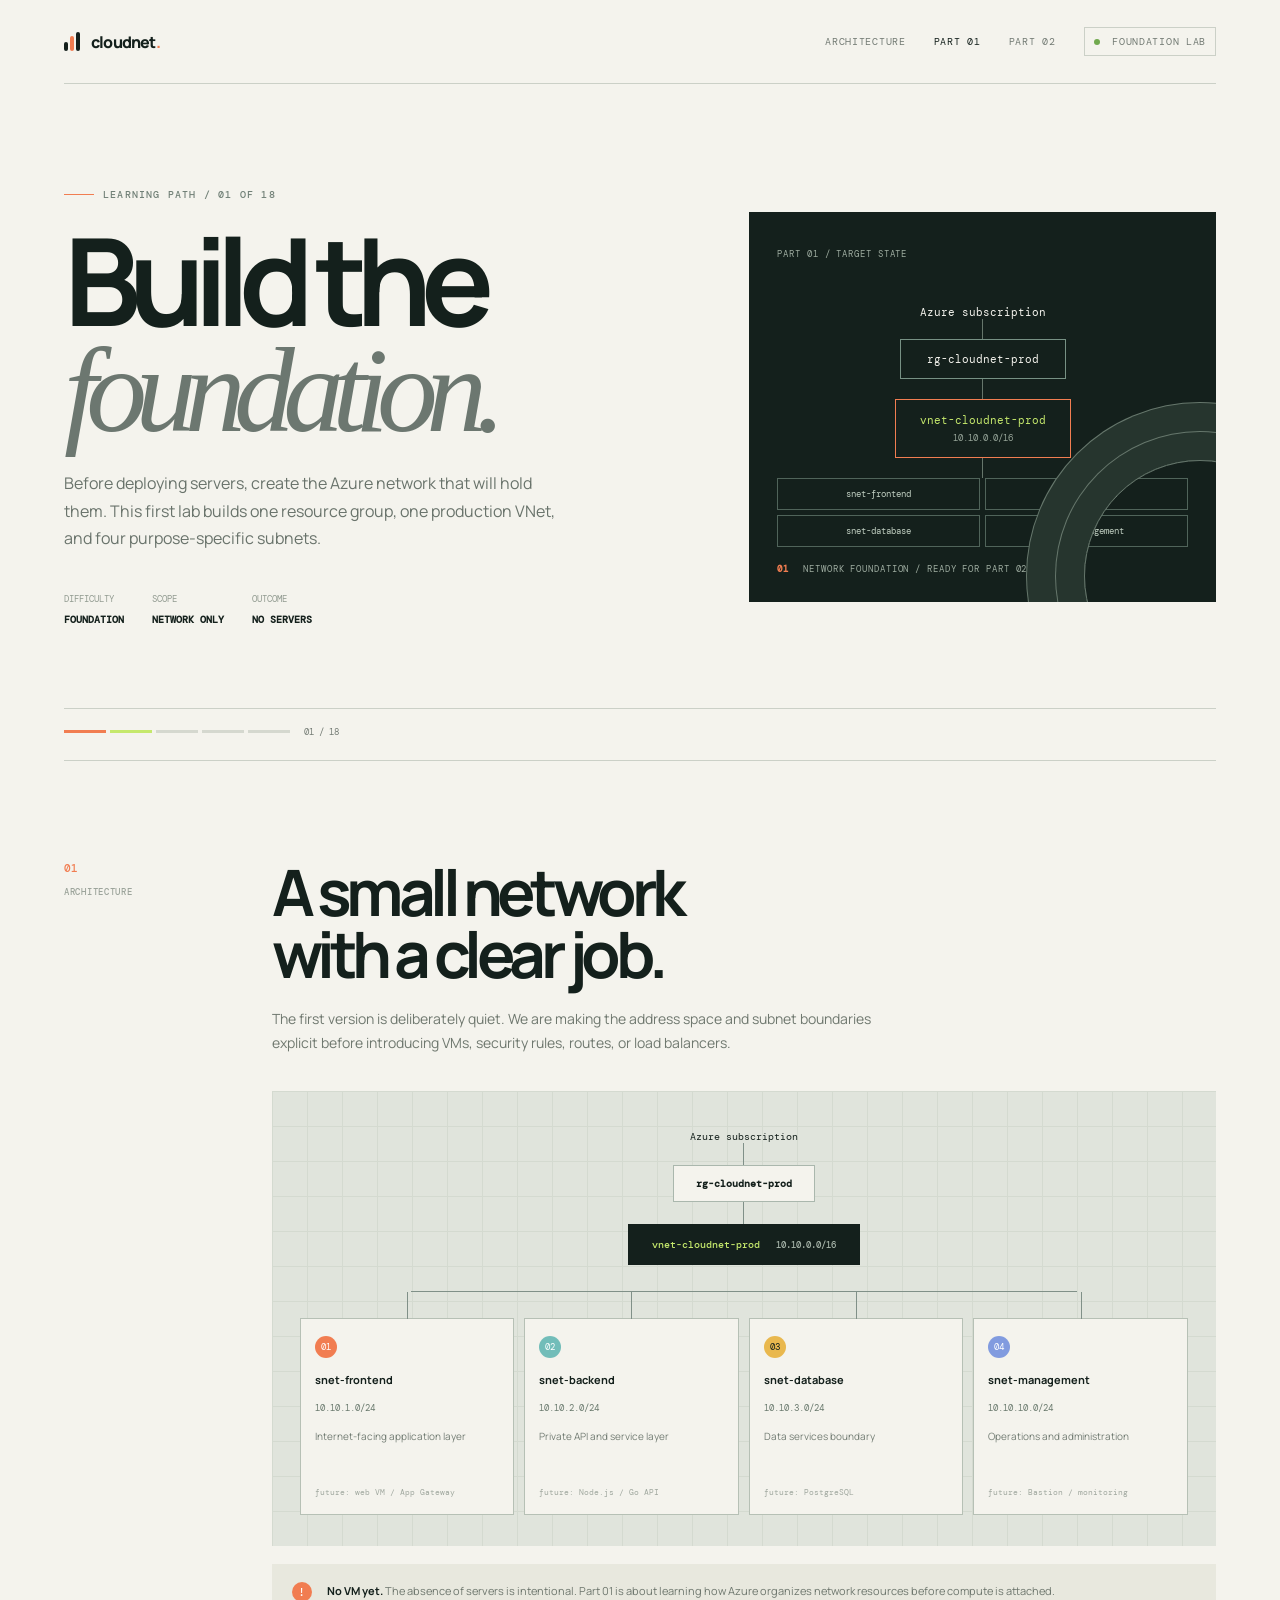
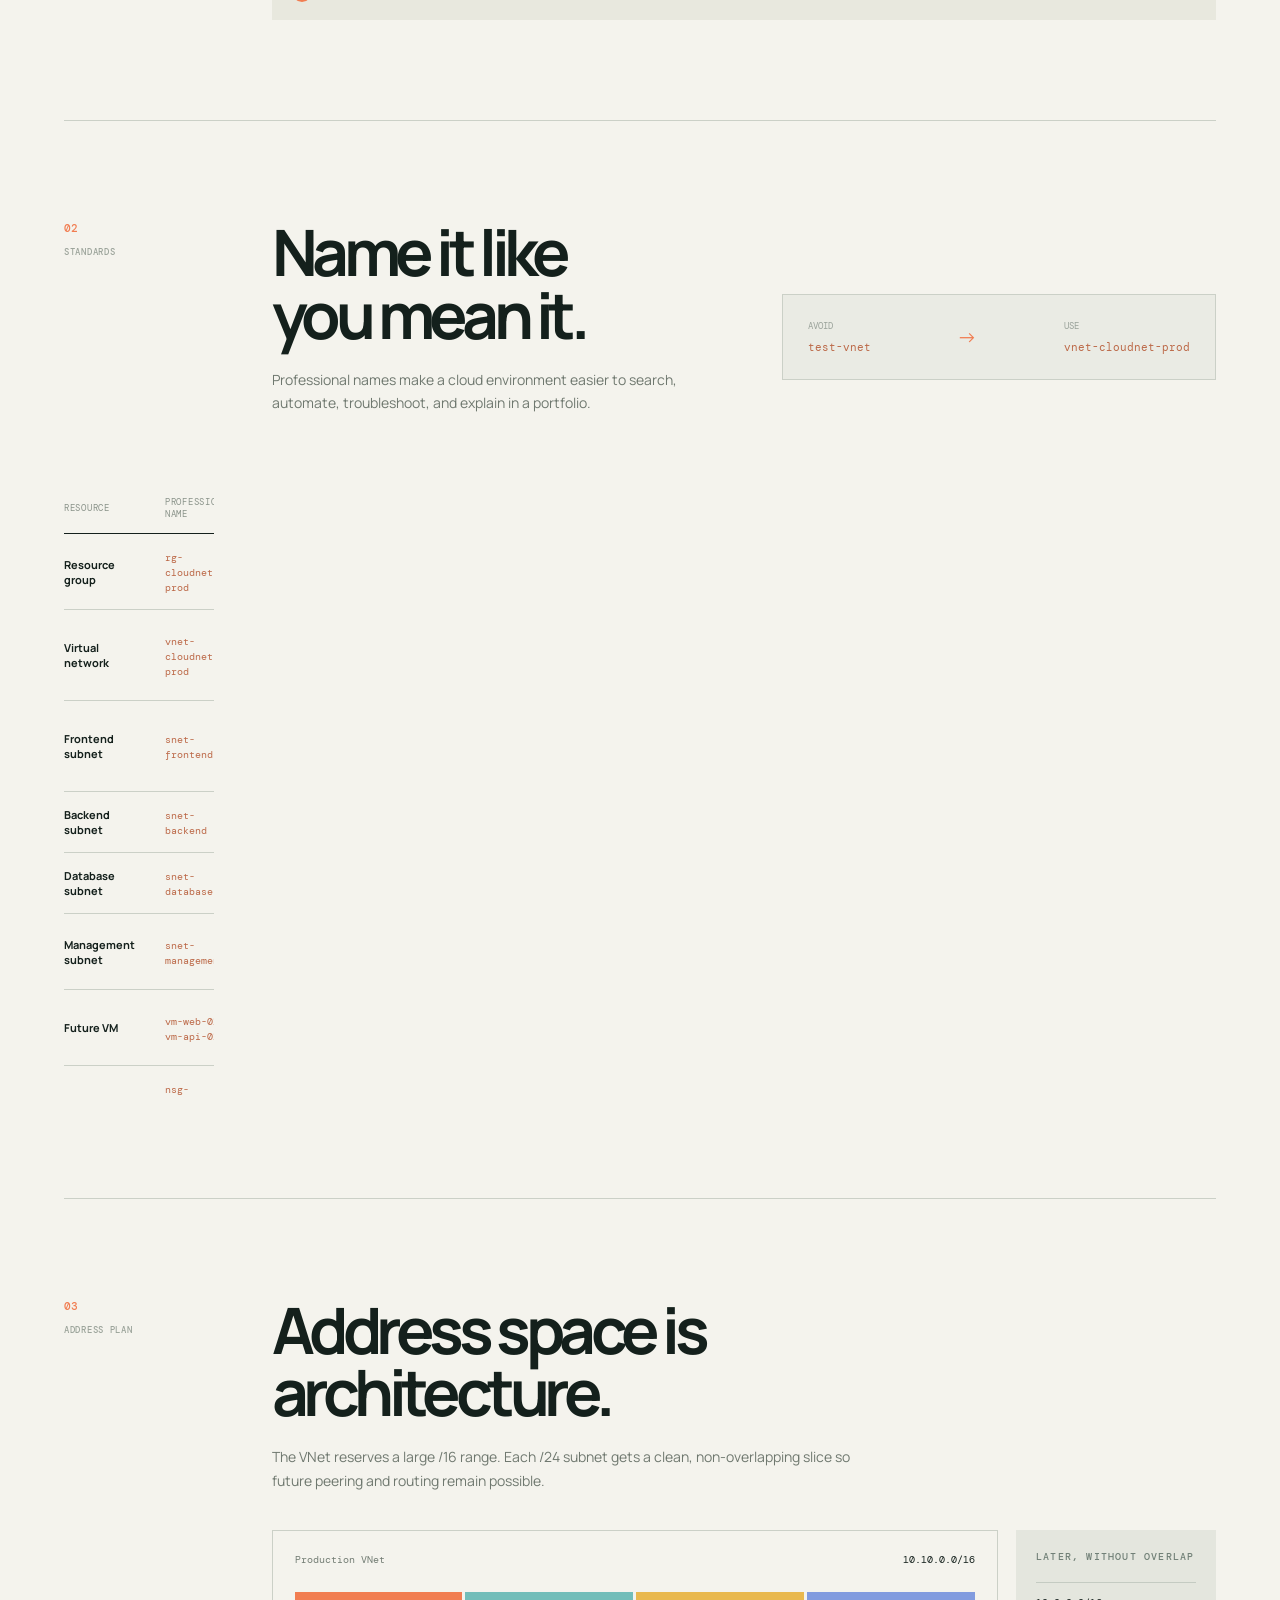
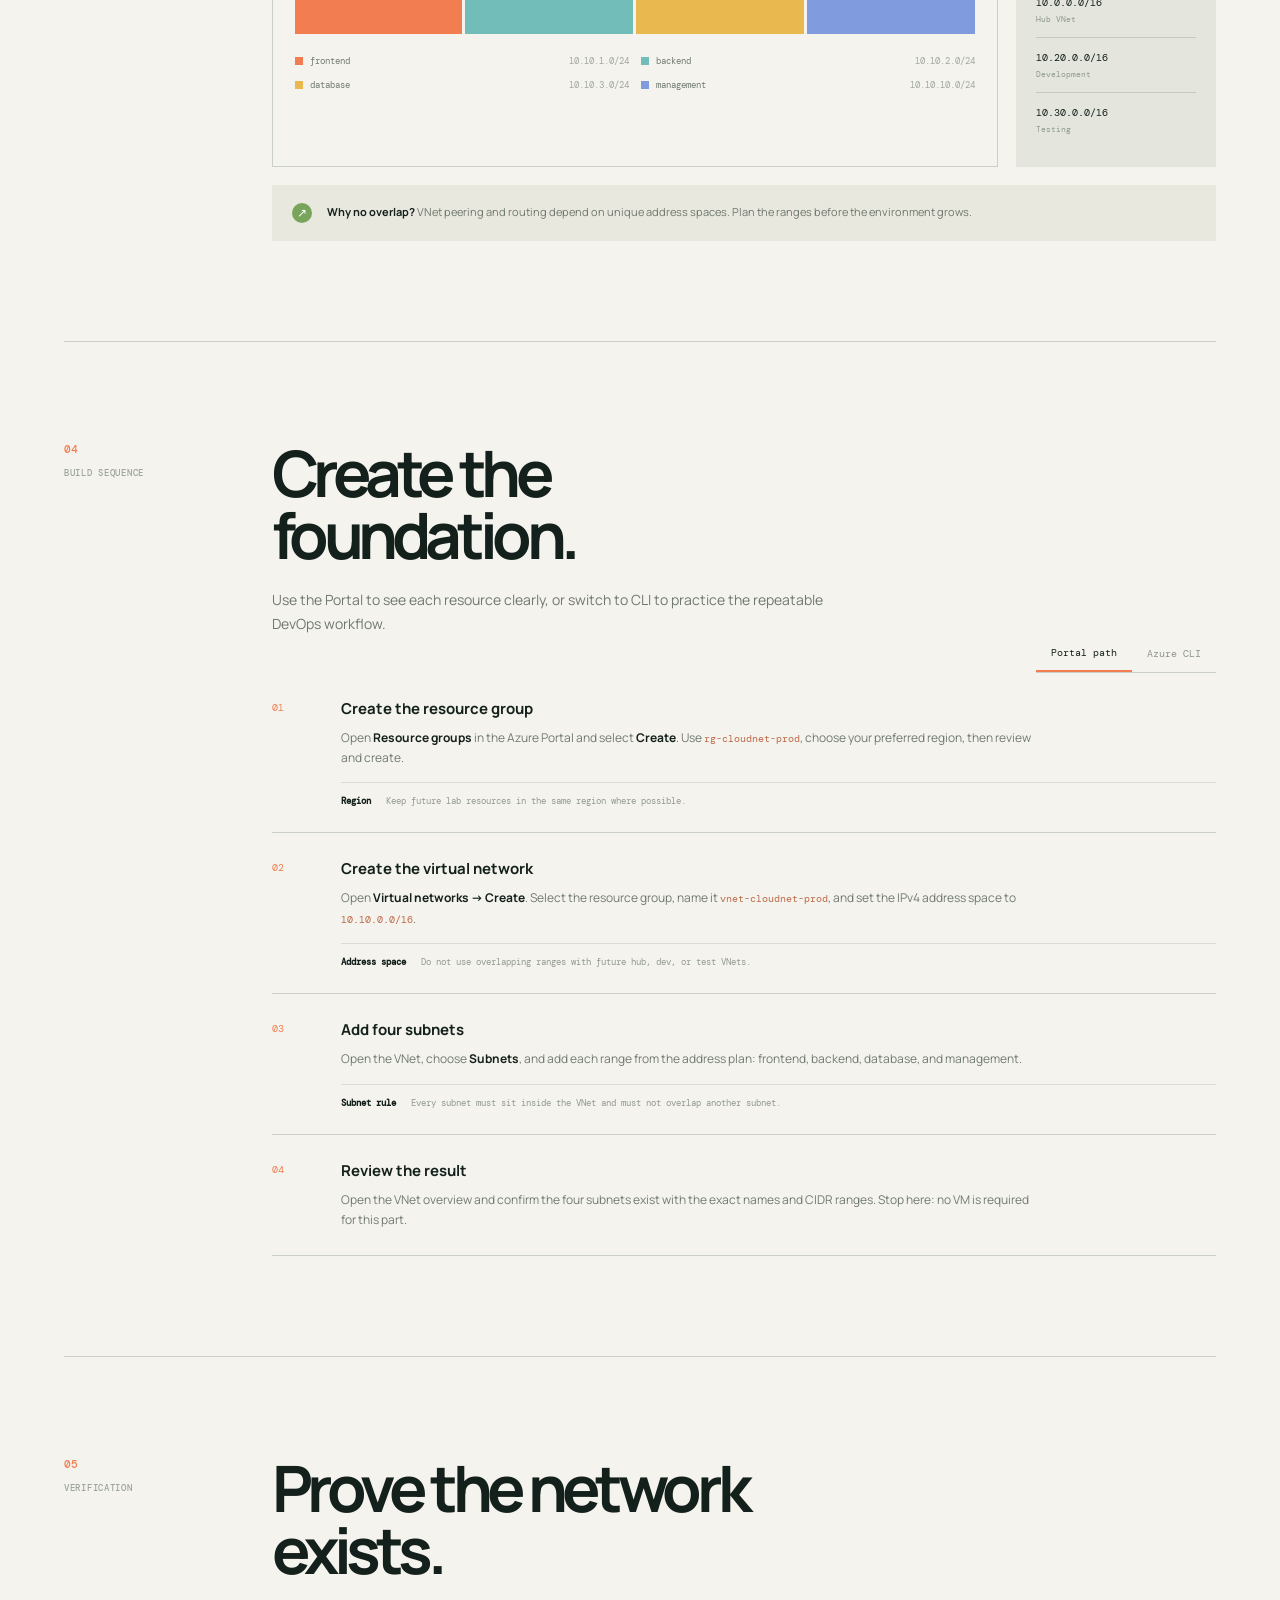
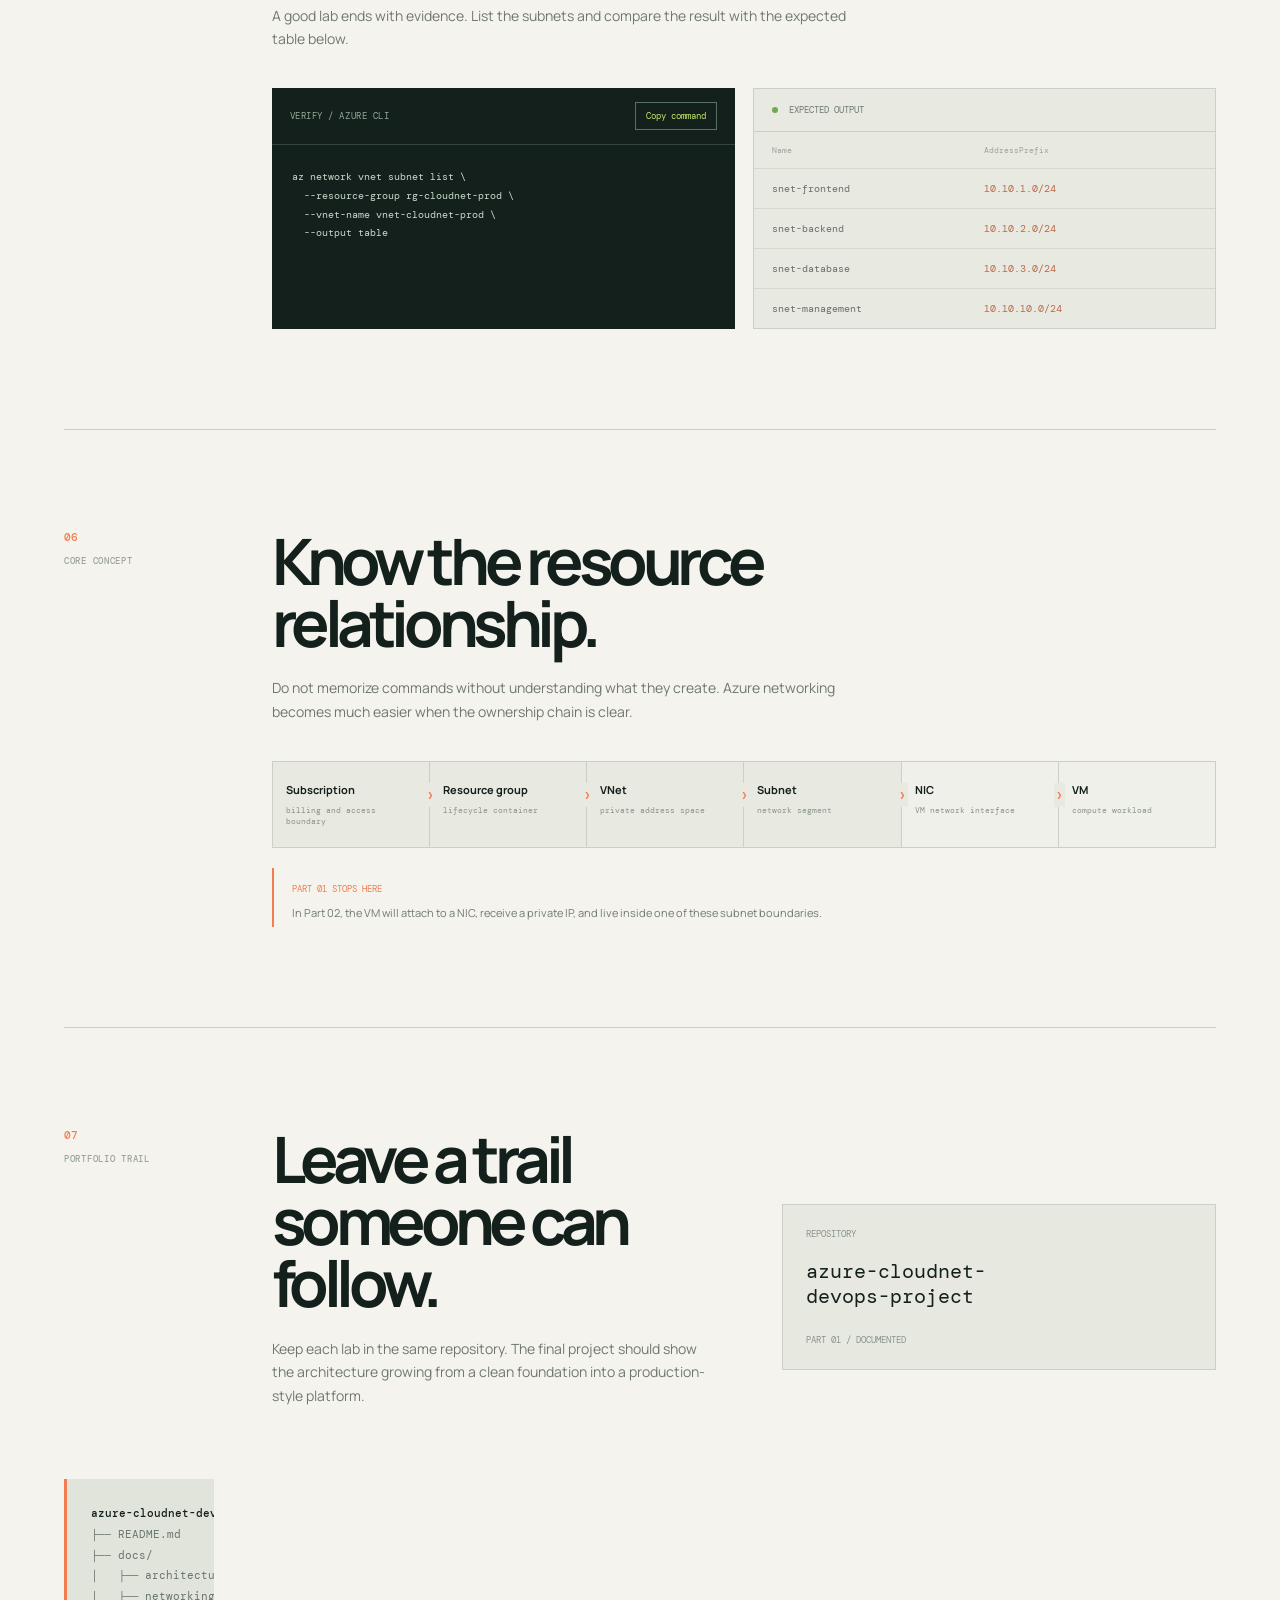
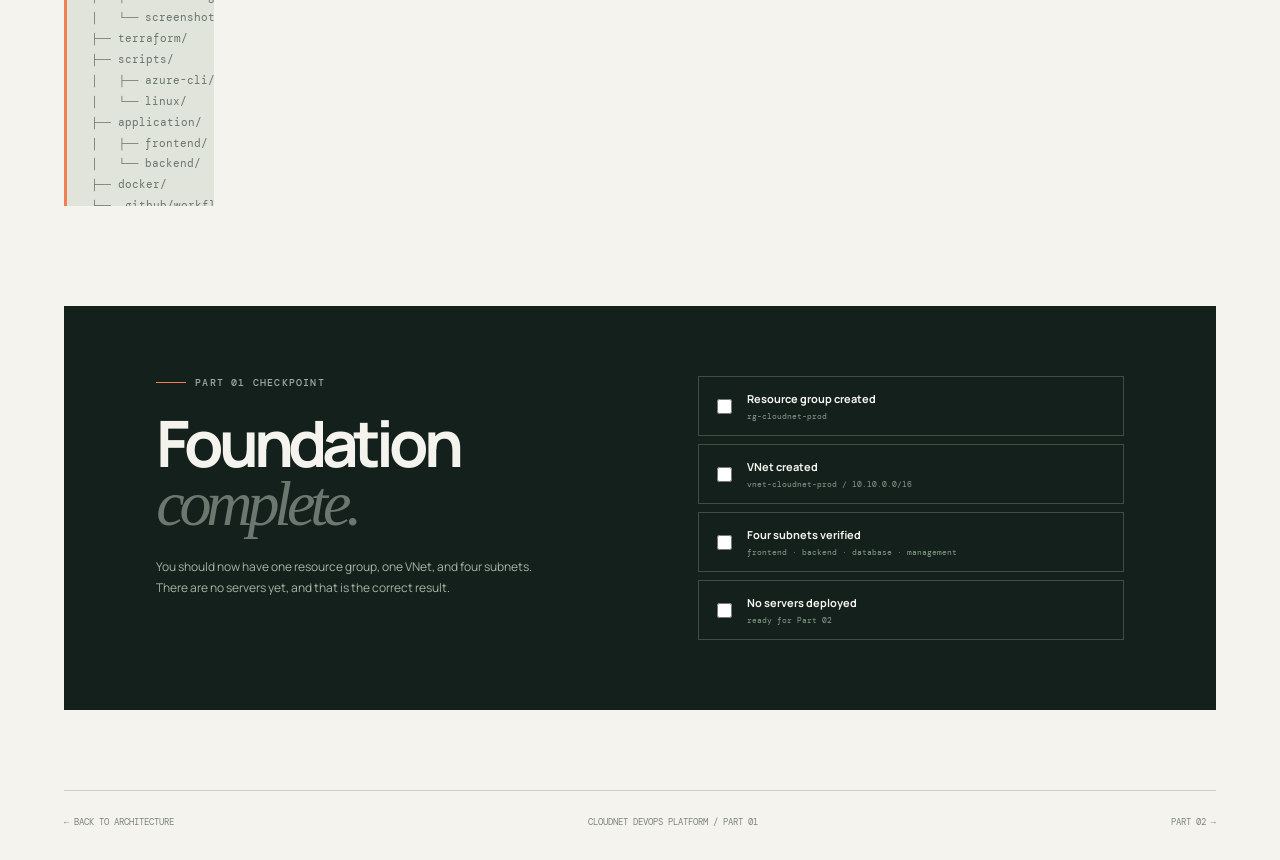
==== docs/part-01-foundation.html @ 6c63d681 "Initialize CloudNet DevOps portfolio" ====
<!doctype html>
<html lang="en">
<head>
  <meta charset="UTF-8">
  <meta name="viewport" content="width=device-width, initial-scale=1.0">
  <meta name="description" content="CloudNet DevOps Platform Part 01: Azure VNet foundation documentation">
  <title>Part 01 / Foundation | CloudNet</title>
  <link rel="preconnect" href="https://fonts.googleapis.com">
  <link rel="preconnect" href="https://fonts.gstatic.com" crossorigin>
  <link href="https://fonts.googleapis.com/css2?family=DM+Mono:wght@400;500&family=Manrope:wght@400;500;600;700;800&display=swap" rel="stylesheet">
  <link rel="stylesheet" href="part-01.css">
</head>
<body>
  <div class="page-shell">
    <header class="doc-header">
      <a class="brand" href="../index.html" aria-label="Back to CloudNet architecture">
        <span class="brand-mark"><i></i><i></i><i></i></span><span>cloudnet<span class="orange">.</span></span>
      </a>
      <nav class="header-nav" aria-label="Documentation navigation"><a href="../index.html">Architecture</a><a class="active" href="#top">Part 01</a><a href="part-02-vms.html">Part 02</a><span class="status"><b></b> Foundation lab</span></nav>
    </header>

    <main id="top">
      <section class="doc-hero">
        <div class="hero-copy">
          <div class="eyebrow"><span></span> Learning path / 01 of 18</div>
          <h1>Build the<br><em>foundation.</em></h1>
          <p>Before deploying servers, create the Azure network that will hold them. This first lab builds one resource group, one production VNet, and four purpose-specific subnets.</p>
          <div class="hero-meta"><span>Difficulty <strong>Foundation</strong></span><span>Scope <strong>Network only</strong></span><span>Outcome <strong>No servers</strong></span></div>
        </div>
        <div class="hero-card">
          <span class="card-label">Part 01 / target state</span>
          <div class="mini-stack"><div>Azure subscription</div><i></i><div class="highlight">rg-cloudnet-prod</div><i></i><div class="vnet">vnet-cloudnet-prod <small>10.10.0.0/16</small></div><i></i><div class="mini-subnets"><span>snet-frontend</span><span>snet-backend</span><span>snet-database</span><span>snet-management</span></div></div>
          <span class="card-foot"><b>01</b> network foundation / ready for Part 02</span>
        </div>
      </section>

      <div class="progress"><span class="done"></span><span class="current"></span><span></span><span></span><span></span><small>01 / 18</small></div>

      <section class="content-section architecture-section" id="architecture">
        <div class="section-index">01 <span>Architecture</span></div>
        <div class="section-body">
          <h2>A small network<br>with a clear job.</h2>
          <p class="lead">The first version is deliberately quiet. We are making the address space and subnet boundaries explicit before introducing VMs, security rules, routes, or load balancers.</p>
          <div class="foundation-map">
            <div class="map-grid"></div>
            <div class="map-flow root"><span>Azure subscription</span><i></i><strong>rg-cloudnet-prod</strong><i></i><b>vnet-cloudnet-prod <em>10.10.0.0/16</em></b></div>
            <div class="map-branches"><article><span class="subnet-chip frontend">01</span><h3>snet-frontend</h3><code>10.10.1.0/24</code><p>Internet-facing application layer</p><small>future: web VM / App Gateway</small></article><article><span class="subnet-chip backend">02</span><h3>snet-backend</h3><code>10.10.2.0/24</code><p>Private API and service layer</p><small>future: Node.js / Go API</small></article><article><span class="subnet-chip database">03</span><h3>snet-database</h3><code>10.10.3.0/24</code><p>Data services boundary</p><small>future: PostgreSQL</small></article><article><span class="subnet-chip management">04</span><h3>snet-management</h3><code>10.10.10.0/24</code><p>Operations and administration</p><small>future: Bastion / monitoring</small></article></div>
          </div>
          <div class="callout"><span>!</span><p><strong>No VM yet.</strong> The absence of servers is intentional. Part 01 is about learning how Azure organizes network resources before compute is attached.</p></div>
        </div>
      </section>

      <section class="content-section" id="naming">
        <div class="section-index">02 <span>Standards</span></div>
        <div class="section-body split-heading"><div><h2>Name it like<br>you mean it.</h2><p class="lead">Professional names make a cloud environment easier to search, automate, troubleshoot, and explain in a portfolio.</p></div><div class="naming-card"><div><span>avoid</span><code>test-vnet</code></div><div class="arrow">→</div><div><span>use</span><code>vnet-cloudnet-prod</code></div></div></div>
        <div class="table-wrap"><table><thead><tr><th>Resource</th><th>Professional name</th><th>Why it exists</th></tr></thead><tbody><tr><td>Resource group</td><td><code>rg-cloudnet-prod</code></td><td>Groups production resources</td></tr><tr><td>Virtual network</td><td><code>vnet-cloudnet-prod</code></td><td>Owns the production address space</td></tr><tr><td>Frontend subnet</td><td><code>snet-frontend</code></td><td>Web and public application layer</td></tr><tr><td>Backend subnet</td><td><code>snet-backend</code></td><td>Private API services</td></tr><tr><td>Database subnet</td><td><code>snet-database</code></td><td>Database boundary</td></tr><tr><td>Management subnet</td><td><code>snet-management</code></td><td>Admin and operations tooling</td></tr><tr><td>Future VM</td><td><code>vm-web-01</code> / <code>vm-api-01</code></td><td>Predictable compute identity</td></tr><tr><td>Future NSG</td><td><code>nsg-frontend</code> / <code>nsg-backend</code></td><td>Subnet traffic policy</td></tr></tbody></table></div>
      </section>

      <section class="content-section" id="addressing">
        <div class="section-index">03 <span>Address plan</span></div>
        <div class="section-body"><h2>Address space is<br>architecture.</h2><p class="lead">The VNet reserves a large /16 range. Each /24 subnet gets a clean, non-overlapping slice so future peering and routing remain possible.</p><div class="address-layout"><div class="cidr-card"><div class="cidr-top"><span>Production VNet</span><code>10.10.0.0/16</code></div><div class="cidr-bar"><i class="front"></i><i class="back"></i><i class="db"></i><i class="mgmt"></i></div><div class="cidr-legend"><span><i class="front"></i> frontend <b>10.10.1.0/24</b></span><span><i class="back"></i> backend <b>10.10.2.0/24</b></span><span><i class="db"></i> database <b>10.10.3.0/24</b></span><span><i class="mgmt"></i> management <b>10.10.10.0/24</b></span></div></div><div class="future-ranges"><span class="section-kicker">Later, without overlap</span><div><b>10.0.0.0/16</b><small>Hub VNet</small></div><div><b>10.20.0.0/16</b><small>Development</small></div><div><b>10.30.0.0/16</b><small>Testing</small></div></div></div><div class="callout green"><span>↗</span><p><strong>Why no overlap?</strong> VNet peering and routing depend on unique address spaces. Plan the ranges before the environment grows.</p></div></div>
      </section>

      <section class="content-section" id="build">
        <div class="section-index">04 <span>Build sequence</span></div>
        <div class="section-body"><div class="build-heading"><div><h2>Create the<br>foundation.</h2><p class="lead">Use the Portal to see each resource clearly, or switch to CLI to practice the repeatable DevOps workflow.</p></div><div class="tabs" role="tablist"><button class="tab active" data-tab="portal" role="tab">Portal path</button><button class="tab" data-tab="cli" role="tab">Azure CLI</button></div></div>
          <div class="tab-panel active" data-panel="portal"><ol class="steps"><li><span>01</span><div><h3>Create the resource group</h3><p>Open <b>Resource groups</b> in the Azure Portal and select <b>Create</b>. Use <code>rg-cloudnet-prod</code>, choose your preferred region, then review and create.</p><div class="step-detail"><b>Region</b><span>Keep future lab resources in the same region where possible.</span></div></div></li><li><span>02</span><div><h3>Create the virtual network</h3><p>Open <b>Virtual networks → Create</b>. Select the resource group, name it <code>vnet-cloudnet-prod</code>, and set the IPv4 address space to <code>10.10.0.0/16</code>.</p><div class="step-detail"><b>Address space</b><span>Do not use overlapping ranges with future hub, dev, or test VNets.</span></div></div></li><li><span>03</span><div><h3>Add four subnets</h3><p>Open the VNet, choose <b>Subnets</b>, and add each range from the address plan: frontend, backend, database, and management.</p><div class="step-detail"><b>Subnet rule</b><span>Every subnet must sit inside the VNet and must not overlap another subnet.</span></div></div></li><li><span>04</span><div><h3>Review the result</h3><p>Open the VNet overview and confirm the four subnets exist with the exact names and CIDR ranges. Stop here: no VM is required for this part.</p></div></li></ol></div>
          <div class="tab-panel" data-panel="cli"><div class="command-block"><div class="command-top"><span>Azure CLI / foundation.sh</span><button class="copy-all" type="button">Copy all</button></div><pre><code>az version
az login
az account show

az group create \
  --name rg-cloudnet-prod \
  --location eastus

az network vnet create \
  --resource-group rg-cloudnet-prod \
  --name vnet-cloudnet-prod \
  --address-prefix 10.10.0.0/16

az network vnet subnet create \
  --resource-group rg-cloudnet-prod \
  --vnet-name vnet-cloudnet-prod \
  --name snet-frontend \
  --address-prefixes 10.10.1.0/24

az network vnet subnet create \
  --resource-group rg-cloudnet-prod \
  --vnet-name vnet-cloudnet-prod \
  --name snet-backend \
  --address-prefixes 10.10.2.0/24

az network vnet subnet create \
  --resource-group rg-cloudnet-prod \
  --vnet-name vnet-cloudnet-prod \
  --name snet-database \
  --address-prefixes 10.10.3.0/24

az network vnet subnet create \
  --resource-group rg-cloudnet-prod \
  --vnet-name vnet-cloudnet-prod \
  --name snet-management \
  --address-prefixes 10.10.10.0/24</code></pre><span class="copy-note">Commands are ready for a region named <code>eastus</code>. Replace it with your chosen Azure region.</span></div></div>
        </div>
      </section>

      <section class="content-section" id="verify">
        <div class="section-index">05 <span>Verification</span></div>
        <div class="section-body"><h2>Prove the network<br>exists.</h2><p class="lead">A good lab ends with evidence. List the subnets and compare the result with the expected table below.</p><div class="verify-layout"><div class="command-block compact"><div class="command-top"><span>Verify / Azure CLI</span><button class="copy-command" type="button" data-copy="az network vnet subnet list --resource-group rg-cloudnet-prod --vnet-name vnet-cloudnet-prod --output table">Copy command</button></div><pre><code>az network vnet subnet list \
  --resource-group rg-cloudnet-prod \
  --vnet-name vnet-cloudnet-prod \
  --output table</code></pre></div><div class="result-card"><div class="result-top"><span class="result-dot"></span> Expected output</div><div class="result-row header"><span>Name</span><span>AddressPrefix</span></div><div class="result-row"><span>snet-frontend</span><code>10.10.1.0/24</code></div><div class="result-row"><span>snet-backend</span><code>10.10.2.0/24</code></div><div class="result-row"><span>snet-database</span><code>10.10.3.0/24</code></div><div class="result-row"><span>snet-management</span><code>10.10.10.0/24</code></div></div></div></div>
      </section>

      <section class="content-section" id="concepts">
        <div class="section-index">06 <span>Core concept</span></div>
        <div class="section-body"><h2>Know the resource<br>relationship.</h2><p class="lead">Do not memorize commands without understanding what they create. Azure networking becomes much easier when the ownership chain is clear.</p><div class="relationship"><div><b>Subscription</b><small>billing and access boundary</small></div><i></i><div><b>Resource group</b><small>lifecycle container</small></div><i></i><div><b>VNet</b><small>private address space</small></div><i></i><div><b>Subnet</b><small>network segment</small></div><i></i><div class="future"><b>NIC</b><small>VM network interface</small></div><i></i><div class="future"><b>VM</b><small>compute workload</small></div></div><div class="concept-note"><span>Part 01 stops here</span><p>In Part 02, the VM will attach to a NIC, receive a private IP, and live inside one of these subnet boundaries.</p></div></div>
      </section>

      <section class="content-section portfolio-section" id="portfolio">
        <div class="section-index">07 <span>Portfolio trail</span></div>
        <div class="section-body split-heading"><div><h2>Leave a trail<br>someone can follow.</h2><p class="lead">Keep each lab in the same repository. The final project should show the architecture growing from a clean foundation into a production-style platform.</p></div><div class="repo-card"><span>Repository</span><b>azure-cloudnet-<br>devops-project</b><small>Part 01 / documented</small></div></div>
        <div class="folder-tree"><span>azure-cloudnet-devops-project/</span><span>├── README.md</span><span>├── docs/</span><span>│   ├── architecture/</span><span>│   ├── networking/</span><span>│   └── screenshots/</span><span>├── terraform/</span><span>├── scripts/</span><span>│   ├── azure-cli/</span><span>│   └── linux/</span><span>├── application/</span><span>│   ├── frontend/</span><span>│   └── backend/</span><span>├── docker/</span><span>└── .github/workflows/</span></div>
      </section>

      <section class="completion" id="complete"><div><span class="eyebrow"><span></span> Part 01 checkpoint</span><h2>Foundation<br><em>complete.</em></h2><p>You should now have one resource group, one VNet, and four subnets. There are no servers yet, and that is the correct result.</p></div><div class="checklist"><label><input type="checkbox"> <span><b>Resource group created</b><small>rg-cloudnet-prod</small></span></label><label><input type="checkbox"> <span><b>VNet created</b><small>vnet-cloudnet-prod / 10.10.0.0/16</small></span></label><label><input type="checkbox"> <span><b>Four subnets verified</b><small>frontend · backend · database · management</small></span></label><label><input type="checkbox"> <span><b>No servers deployed</b><small>ready for Part 02</small></span></label></div></section>
    </main>

    <footer class="doc-footer"><a href="../index.html">← Back to architecture</a><span>CloudNet DevOps Platform / Part 01</span><a href="part-02-vms.html">Part 02 →</a></footer>
  </div>
  <script src="part-01.js"></script>
</body>
</html>
---- docs/part-01.css ----
@import url('https://fonts.googleapis.com/css2?family=DM+Mono:wght@400;500&family=Manrope:wght@400;500;600;700;800&display=swap');
:root{--ink:#14201c;--paper:#f4f3ed;--muted:#737b74;--line:#cbd0c7;--soft:#e6e8e0;--orange:#f17d51;--lime:#c5e86c;--teal:#72bdb9;--yellow:#e9b84e;--mono:'DM Mono',monospace;--sans:'Manrope',sans-serif;--serif:Georgia,'Times New Roman',serif}*{box-sizing:border-box}html{scroll-behavior:smooth}body{margin:0;background:var(--paper);color:var(--ink);font-family:var(--sans)}a{color:inherit}.page-shell{max-width:1440px;margin:auto;padding:0 5vw}.doc-header{height:84px;border-bottom:1px solid var(--line);display:flex;justify-content:space-between;align-items:center}.brand{display:flex;align-items:center;gap:11px;text-decoration:none;font-weight:800;letter-spacing:-.05em}.orange{color:var(--orange)}.brand-mark{display:flex;align-items:end;gap:2px;height:19px}.brand-mark i{display:block;width:4px;background:var(--ink);border-radius:2px}.brand-mark i:nth-child(1){height:9px}.brand-mark i:nth-child(2){height:15px;background:var(--orange)}.brand-mark i:nth-child(3){height:19px}.header-nav{display:flex;align-items:center;gap:28px;color:var(--muted);font:10px var(--mono);text-transform:uppercase;letter-spacing:.07em}.header-nav a{text-decoration:none}.header-nav a:hover,.header-nav .active{color:var(--ink)}.status{border:1px solid var(--line);padding:7px 9px}.status b,.result-dot{display:inline-block;background:#71a94e;width:6px;height:6px;border-radius:50%;margin-right:6px}.doc-hero{display:grid;grid-template-columns:1.1fr .9fr;gap:10%;padding:104px 0 82px;align-items:center}.eyebrow,.section-kicker{font:500 10px var(--mono);color:#718077;text-transform:uppercase;letter-spacing:.12em}.eyebrow{display:flex;align-items:center;gap:9px}.eyebrow>span{width:30px;height:1px;background:var(--orange)}.hero-copy h1{font-size:clamp(64px,9.5vw,132px);line-height:.86;letter-spacing:-.095em;margin:26px 0 28px}.hero-copy h1 em,.completion h2 em{font-family:var(--serif);font-weight:400;color:#6c7770}.hero-copy p{max-width:500px;color:#69736b;font-size:16px;line-height:1.72}.hero-meta{display:flex;gap:28px;margin-top:40px;color:#929b91;font:9px var(--mono);text-transform:uppercase}.hero-meta strong{display:block;color:var(--ink);font-size:10px;margin-top:8px}.hero-card{background:var(--ink);color:var(--paper);min-height:390px;padding:28px;position:relative;overflow:hidden}.hero-card:after{content:'';position:absolute;width:230px;height:230px;border:1px solid #66776c;border-radius:50%;right:-100px;bottom:-90px;box-shadow:0 0 0 28px #26352e,0 0 0 29px #66776c,0 0 0 57px #26352e,0 0 0 58px #66776c}.card-label,.card-foot{font:9px var(--mono);letter-spacing:.1em;text-transform:uppercase;color:#9eaca0}.mini-stack{margin-top:43px;display:flex;flex-direction:column;align-items:center;font:11px var(--mono);text-align:center}.mini-stack i{width:1px;height:20px;background:#66766b}.mini-stack .highlight{border:1px solid #779184;padding:12px 26px}.mini-stack .vnet{border:1px solid var(--orange);padding:13px 24px;color:var(--lime)}.mini-stack small{display:block;color:#98a69a;font-size:9px;margin-top:5px}.mini-subnets{display:grid;grid-template-columns:1fr 1fr;gap:5px;width:100%;font-size:9px}.mini-subnets span{border:1px solid #50645a;padding:9px 4px;color:#c2d0c3}.card-foot{position:absolute;left:28px;bottom:27px}.card-foot b{color:var(--orange);margin-right:8px}.progress{display:flex;align-items:center;gap:4px;border-top:1px solid var(--line);padding:17px 0 22px}.progress span{height:3px;width:42px;background:#d5d8cf}.progress .done{background:var(--orange)}.progress .current{background:var(--lime)}.progress small{margin-left:10px;font:9px var(--mono);color:var(--muted)}.content-section{display:grid;grid-template-columns:150px 1fr;gap:5%;border-top:1px solid var(--line);padding:100px 0}.section-index{font:500 11px var(--mono);color:var(--orange)}.section-index span{display:block;margin-top:11px;color:#9ca49b;font-size:9px;text-transform:uppercase;letter-spacing:.08em}.section-body{min-width:0}.section-body h2{font-size:clamp(37px,5vw,67px);line-height:.97;letter-spacing:-.085em;margin:0 0 22px}.lead{max-width:600px;color:#6f786f;line-height:1.7;font-size:14px;margin:0 0 37px}.foundation-map{position:relative;background:#e0e4dc;padding:39px 28px 31px;overflow:hidden}.map-grid{position:absolute;inset:0;opacity:.45;background-image:linear-gradient(#c7cec3 1px,transparent 1px),linear-gradient(90deg,#c7cec3 1px,transparent 1px);background-size:35px 35px}.map-flow,.map-branches{position:relative;z-index:1}.map-flow{display:flex;flex-direction:column;align-items:center;font:10px var(--mono)}.map-flow i{display:block;width:1px;height:22px;background:#809088}.map-flow strong{background:var(--paper);border:1px solid #aab7ad;padding:11px 22px}.map-flow b{background:var(--ink);color:var(--lime);padding:14px 24px;font-weight:500}.map-flow em{color:#a5b3a8;font-style:normal;font-size:9px;margin-left:10px}.map-branches{display:grid;grid-template-columns:repeat(4,1fr);gap:10px;margin-top:53px}.map-branches:before{content:'';height:1px;background:#809088;position:absolute;top:-27px;left:12.5%;right:12.5%}.map-branches article{position:relative;background:var(--paper);border:1px solid #b6c0b5;padding:17px 14px 14px}.map-branches article:before{content:'';position:absolute;top:-27px;left:50%;height:27px;border-left:1px solid #809088}.map-branches h3{font-size:11px;margin:14px 0 7px}.map-branches code,.map-branches small{font:9px var(--mono);color:#69796d}.map-branches p{color:#737d74;font-size:10px;line-height:1.45;margin:13px 0 20px;min-height:29px}.map-branches small{color:#a0a89f;font-size:8px}.subnet-chip{display:grid;place-items:center;width:22px;height:22px;border-radius:50%;font:9px var(--mono);color:white;background:var(--orange)}.backend{background:var(--teal)}.database{background:var(--yellow);color:var(--ink)}.management{background:#819bdf}.callout{display:flex;gap:15px;align-items:flex-start;background:#e8e8de;padding:18px 20px;margin-top:18px;font-size:11px;color:#6e776e;line-height:1.6}.callout>span{display:grid;place-items:center;background:var(--orange);color:white;border-radius:50%;width:20px;height:20px;font:12px var(--mono);flex:0 0 auto}.callout p{margin:0}.callout strong{color:var(--ink)}.callout.green>span{background:#78a45c}.split-heading{display:grid;grid-template-columns:1fr 1fr;gap:8%;align-items:center}.naming-card{border:1px solid var(--line);padding:25px;display:flex;align-items:center;justify-content:space-between;background:#eaebe4}.naming-card div:not(.arrow){display:flex;flex-direction:column;gap:8px}.naming-card span{font:9px var(--mono);color:#9aa29a;text-transform:uppercase}.naming-card code{font:11px var(--mono)}.naming-card .arrow{color:var(--orange);font-size:20px}.table-wrap{overflow:auto}table{width:100%;border-collapse:collapse;font-size:11px}th{text-align:left;color:#8a938a;font:9px var(--mono);text-transform:uppercase;letter-spacing:.08em;border-bottom:1px solid var(--ink);padding:0 15px 13px}th:first-child,td:first-child{padding-left:0}td{border-bottom:1px solid var(--line);padding:15px;color:#657067}td:first-child{color:var(--ink);font-weight:700}td code,code{font:10px var(--mono);color:#bc6948}.address-layout{display:grid;grid-template-columns:1fr 200px;gap:18px}.cidr-card{border:1px solid var(--line);padding:22px}.cidr-top{display:flex;justify-content:space-between;font:10px var(--mono);color:#737d74}.cidr-top code{color:var(--ink)}.cidr-bar{height:42px;display:flex;gap:3px;margin:26px 0 21px}.cidr-bar i{display:block;height:100%;flex:1}.cidr-bar .front,.cidr-legend .front{background:var(--orange)}.cidr-bar .back,.cidr-legend .back{background:var(--teal)}.cidr-bar .db,.cidr-legend .db{background:var(--yellow)}.cidr-bar .mgmt,.cidr-legend .mgmt{background:#819bdf}.cidr-legend{display:grid;grid-template-columns:1fr 1fr;gap:12px;font:9px var(--mono);color:#707a71}.cidr-legend span{display:flex;align-items:center;gap:7px}.cidr-legend i{display:inline-block;width:8px;height:8px}.cidr-legend b{font-weight:400;color:#a0a89e;margin-left:auto}.future-ranges{background:#e4e6de;padding:20px}.future-ranges>span{display:block;margin-bottom:19px}.future-ranges div{border-top:1px solid #c4cbc2;padding:13px 0}.future-ranges b,.future-ranges small{display:block;font:10px var(--mono)}.future-ranges small{color:#8d978e;font-size:8px;margin-top:5px}.build-heading{display:flex;justify-content:space-between;gap:25px;align-items:end}.tabs{display:flex;border-bottom:1px solid var(--line)}.tab{border:0;background:transparent;padding:11px 15px;color:#8d968c;font:10px var(--mono);cursor:pointer}.tab.active{color:var(--ink);border-bottom:2px solid var(--orange)}.tab-panel{display:none}.tab-panel.active{display:block}.steps{list-style:none;padding:0;margin:0}.steps li{display:grid;grid-template-columns:46px 1fr;gap:23px;padding:25px 0;border-bottom:1px solid var(--line)}.steps li>span{font:10px var(--mono);color:var(--orange);padding-top:3px}.steps h3{font-size:15px;margin:0 0 9px}.steps p{color:#707a71;font-size:12px;line-height:1.7;margin:0;max-width:690px}.steps p b{color:var(--ink)}.step-detail{display:flex;gap:15px;margin-top:14px;padding-top:12px;border-top:1px solid #d8dcd3;color:#909990;font:9px var(--mono)}.step-detail b{color:var(--ink)}.command-block{background:var(--ink);color:#d0ded0;position:relative}.command-top{display:flex;align-items:center;justify-content:space-between;border-bottom:1px solid #35463b;padding:14px 18px;color:#96aa9b;font:9px var(--mono);text-transform:uppercase;letter-spacing:.06em}.command-block button{background:transparent;border:1px solid #587162;color:var(--lime);padding:7px 10px;font:9px var(--mono);cursor:pointer}.command-block button:hover{background:#34483b}.command-block pre{overflow:auto;margin:0;padding:22px 20px;font:11px/1.7 var(--mono)}.command-block code{color:#c9dacb}.copy-note{display:block;border-top:1px solid #35463b;padding:13px 18px;color:#829587;font:9px var(--mono)}.copy-note code{color:var(--lime)}.verify-layout{display:grid;grid-template-columns:1fr 1fr;gap:18px}.compact pre{padding-bottom:30px}.result-card{border:1px solid var(--line);background:#e8e9e1}.result-top{padding:15px 18px;border-bottom:1px solid var(--line);font:9px var(--mono);color:#6d796f;text-transform:uppercase}.result-row{display:grid;grid-template-columns:1fr 1fr;padding:13px 18px;border-bottom:1px solid #d4d8cf;font:10px var(--mono);color:#657067}.result-row:last-child{border:0}.result-row.header{color:#9ca59b;font-size:8px}.result-row code{font-size:10px}.relationship{display:flex;align-items:stretch;border:1px solid var(--line);background:#e8e9e1}.relationship>div{flex:1;padding:20px 13px;min-width:0}.relationship>div b,.relationship>div small{display:block}.relationship>div b{font-size:11px}.relationship>div small{font:8px/1.4 var(--mono);color:#8a958a;margin-top:8px}.relationship>i{width:1px;background:var(--line);position:relative}.relationship>i:after{content:'›';position:absolute;top:21px;right:-6px;color:var(--orange);background:#e8e9e1;font:18px var(--mono)}.relationship .future{background:#eef0e9}.concept-note{border-left:2px solid var(--orange);margin-top:20px;padding:7px 0 7px 18px}.concept-note span{font:9px var(--mono);text-transform:uppercase;color:var(--orange)}.concept-note p{margin:8px 0 0;color:#707a71;font-size:11px}.repo-card{border:1px solid var(--line);padding:23px;background:#e7e9e0}.repo-card span,.repo-card small{display:block;font:9px var(--mono);color:#89948b;text-transform:uppercase}.repo-card b{display:block;font:20px var(--mono);line-height:1.25;margin:19px 0 25px}.folder-tree{white-space:pre;overflow:auto;background:#e1e4db;border-left:3px solid var(--orange);padding:24px;font:11px/1.9 var(--mono);color:#68756b}.folder-tree span{display:block}.folder-tree span:first-child{color:var(--ink);font-weight:500}.completion{background:var(--ink);color:var(--paper);display:grid;grid-template-columns:1fr 1fr;gap:12%;padding:70px 8%;margin:0 0 80px}.completion h2{font-size:64px;line-height:.9;letter-spacing:-.08em;margin:25px 0}.completion p{max-width:380px;color:#a6b4a7;font-size:12px;line-height:1.7}.completion .eyebrow{color:#9baca0}.checklist{display:flex;flex-direction:column;justify-content:center;gap:8px}.checklist label{display:flex;gap:12px;align-items:center;border:1px solid #3a5142;padding:14px;cursor:pointer;transition:.2s}.checklist label:hover,.checklist label.checked{background:#263b30;border-color:#769d73}.checklist input{accent-color:var(--lime);width:15px;height:15px}.checklist b,.checklist small{display:block}.checklist b{font-size:11px}.checklist small{color:#86a08d;font:8px var(--mono);margin-top:5px}.doc-footer{border-top:1px solid var(--line);display:flex;justify-content:space-between;padding:25px 0 32px;color:#7c867c;font:9px var(--mono);text-transform:uppercase}.doc-footer a{text-decoration:none}.doc-footer a:hover{color:var(--orange)}
@media(max-width:850px){.page-shell{padding:0 20px}.header-nav a{display:none}.doc-hero{grid-template-columns:1fr;padding:68px 0 55px;gap:50px}.hero-card{max-width:520px}.content-section{grid-template-columns:1fr;gap:28px;padding:70px 0}.section-index{display:flex;gap:10px}.section-index span{display:inline;margin-top:0}.map-branches{grid-template-columns:1fr 1fr}.split-heading,.address-layout,.verify-layout,.completion{grid-template-columns:1fr;gap:30px}.relationship{overflow:auto}.relationship>div{min-width:120px}.build-heading{display:block}.tabs{margin-top:25px}.doc-footer{flex-wrap:wrap;gap:15px}.doc-footer span{width:100%;order:3}.hero-meta{gap:15px;flex-wrap:wrap}.naming-card{margin-top:5px}}
@media(max-width:520px){.hero-copy h1{font-size:62px}.map-branches{grid-template-columns:1fr}.map-branches:before,.map-branches article:before{display:none}.map-branches article{margin-bottom:0}.foundation-map{padding:30px 15px}.mini-stack .highlight,.mini-stack .vnet{padding-left:12px;padding-right:12px}.cidr-legend{grid-template-columns:1fr}.steps li{grid-template-columns:30px 1fr;gap:13px}.completion{padding:45px 25px}.completion h2{font-size:54px}.topbar{height:70px}}
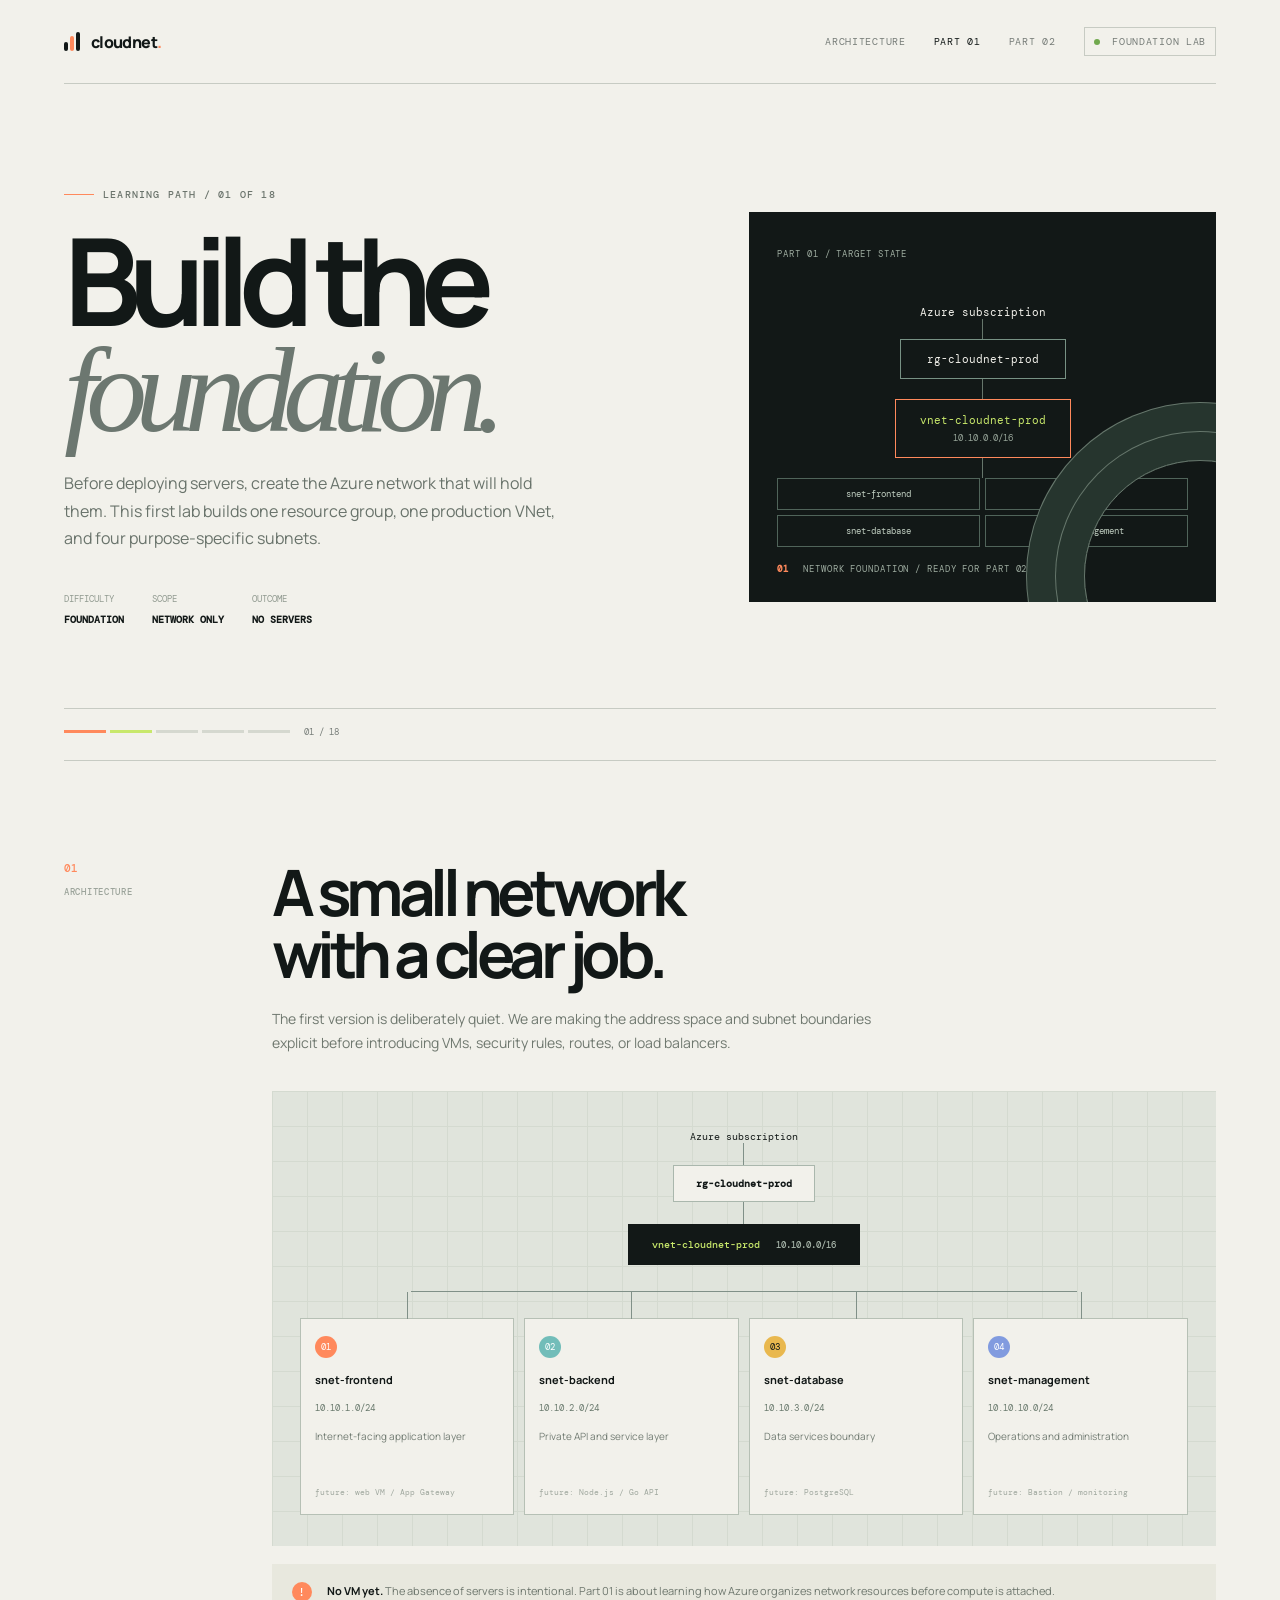
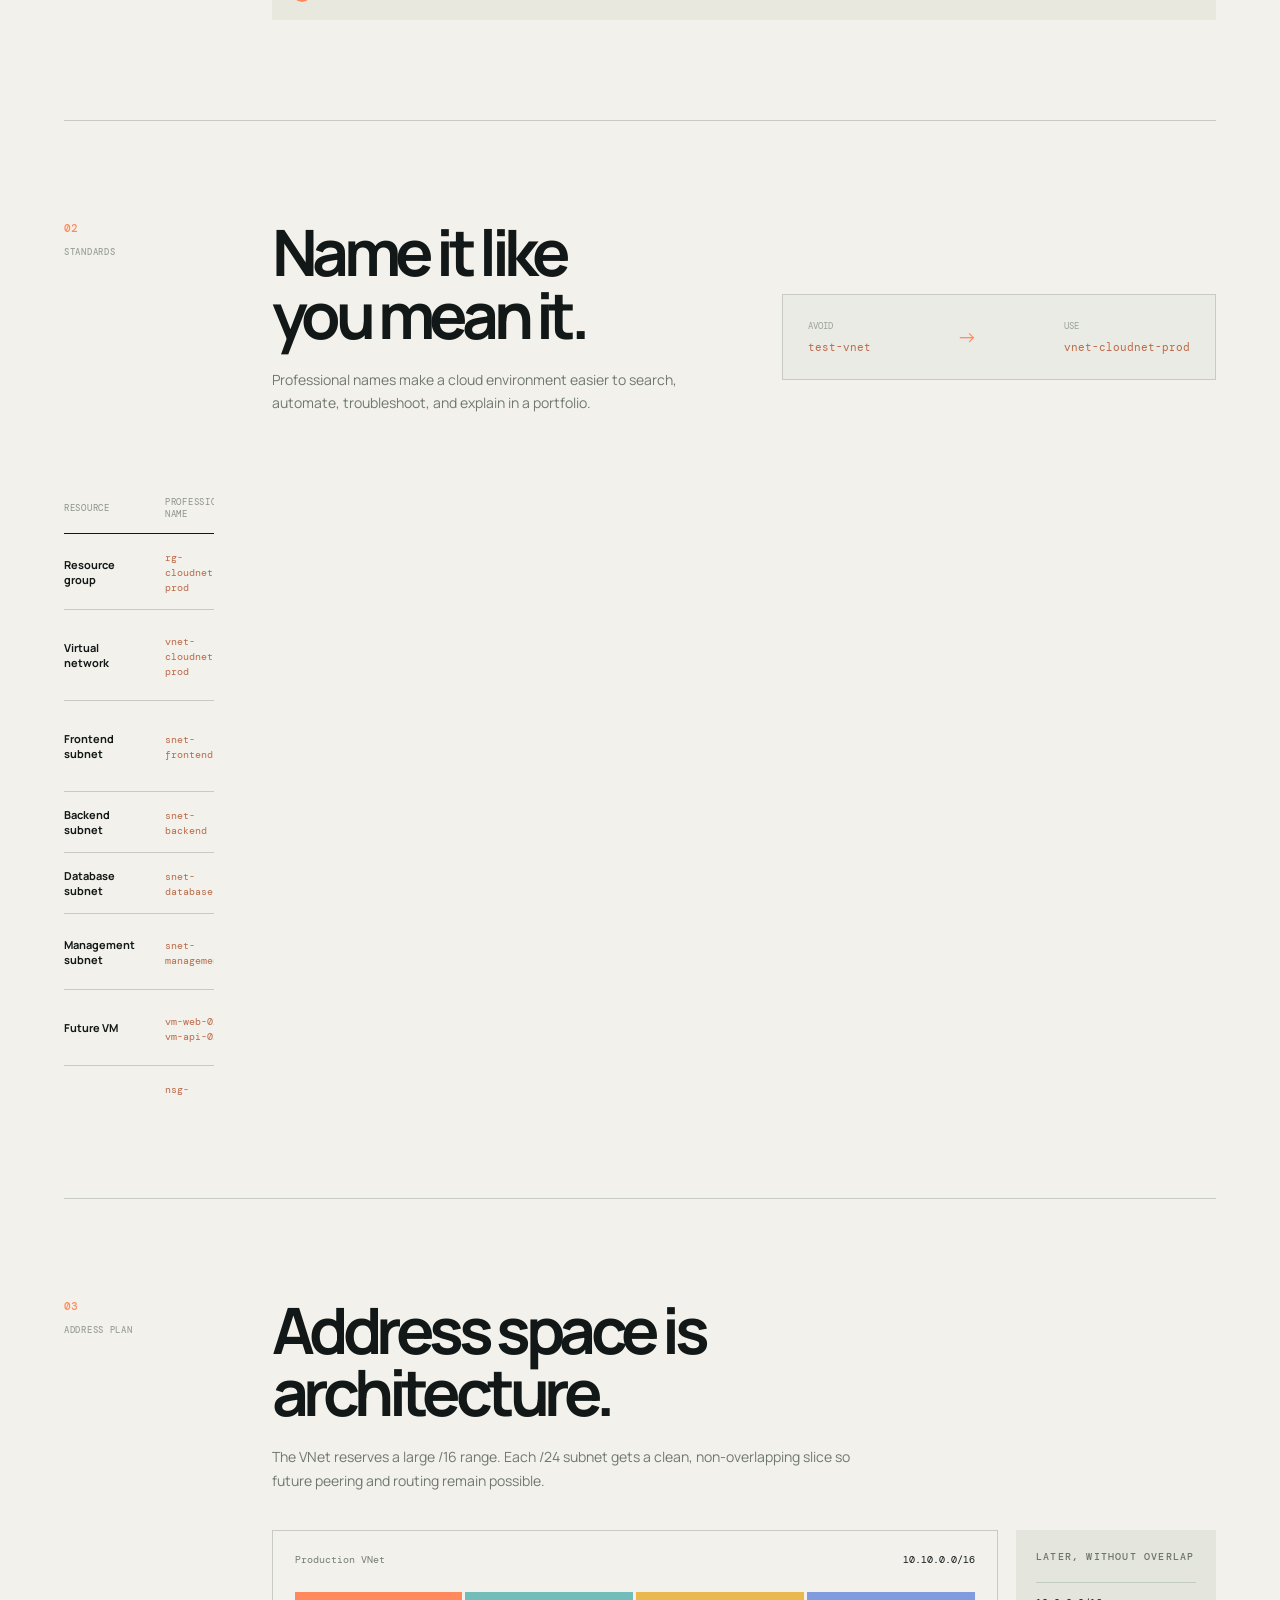
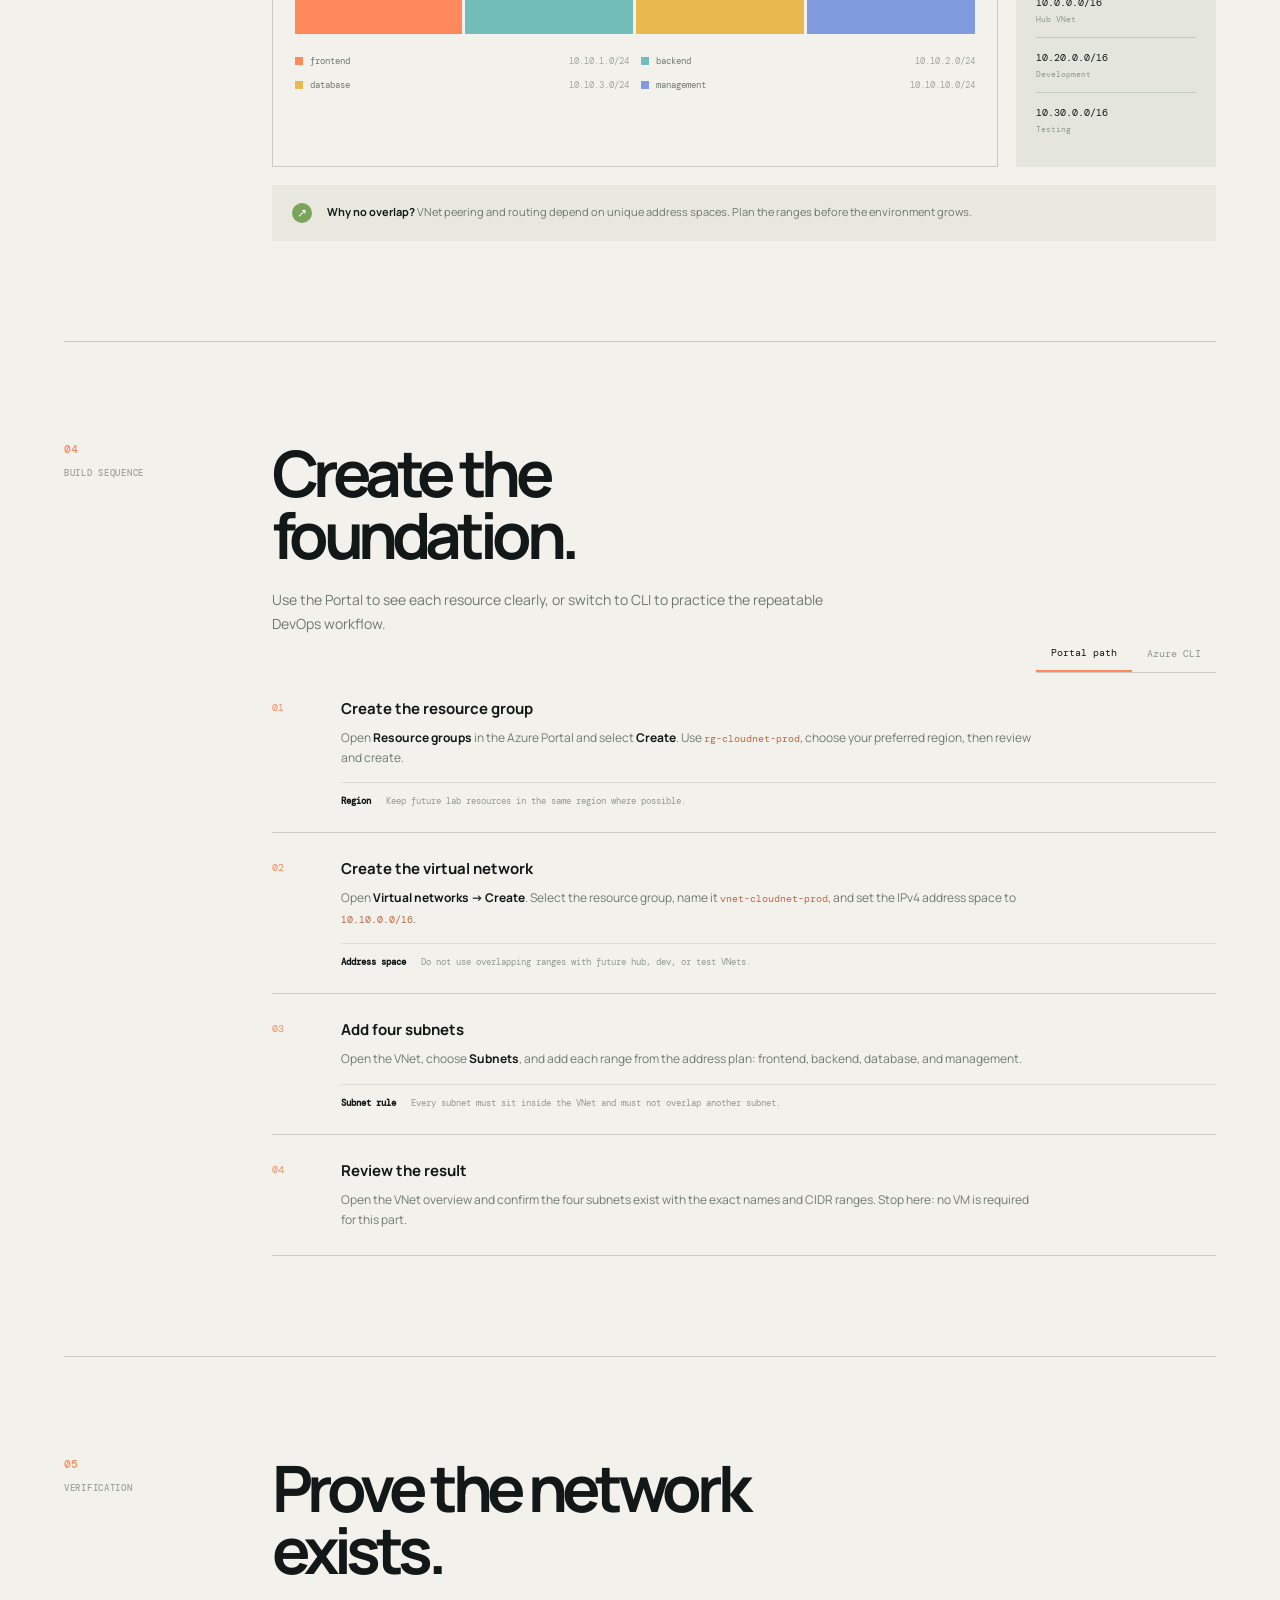
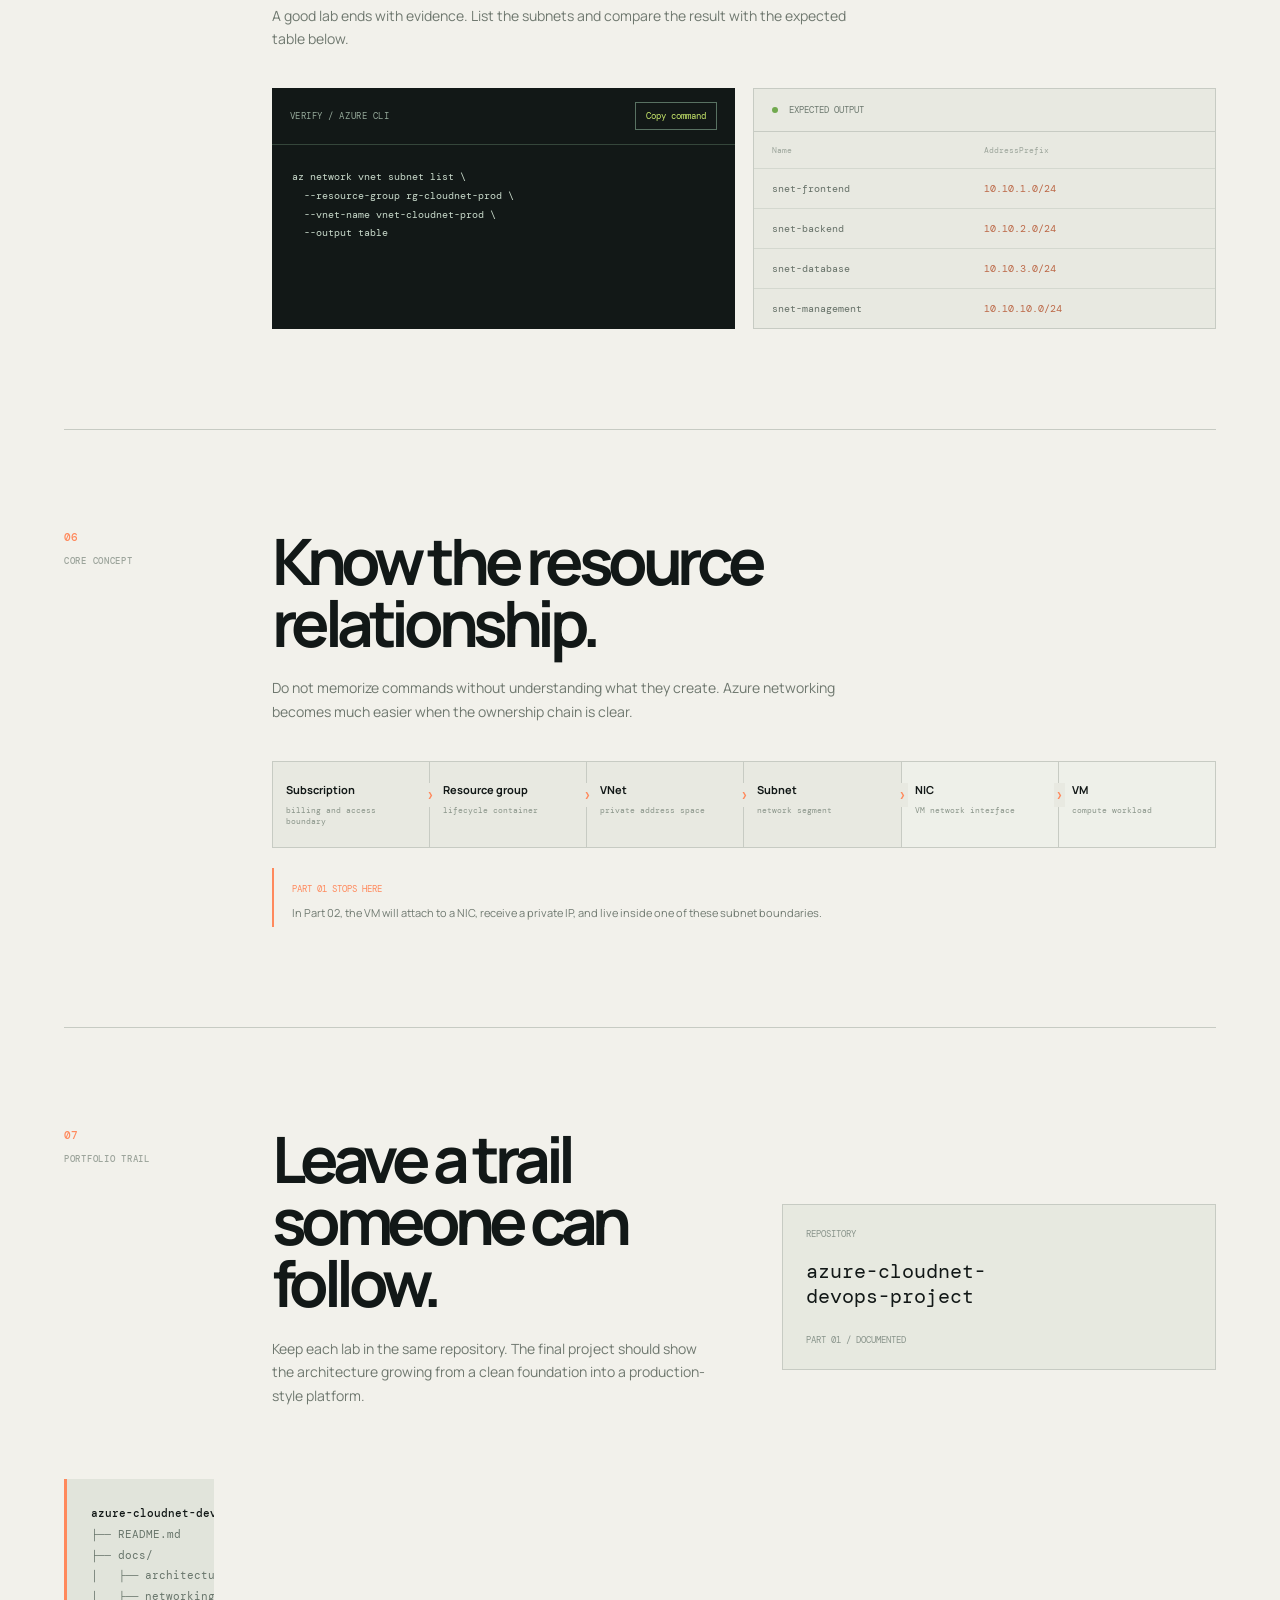
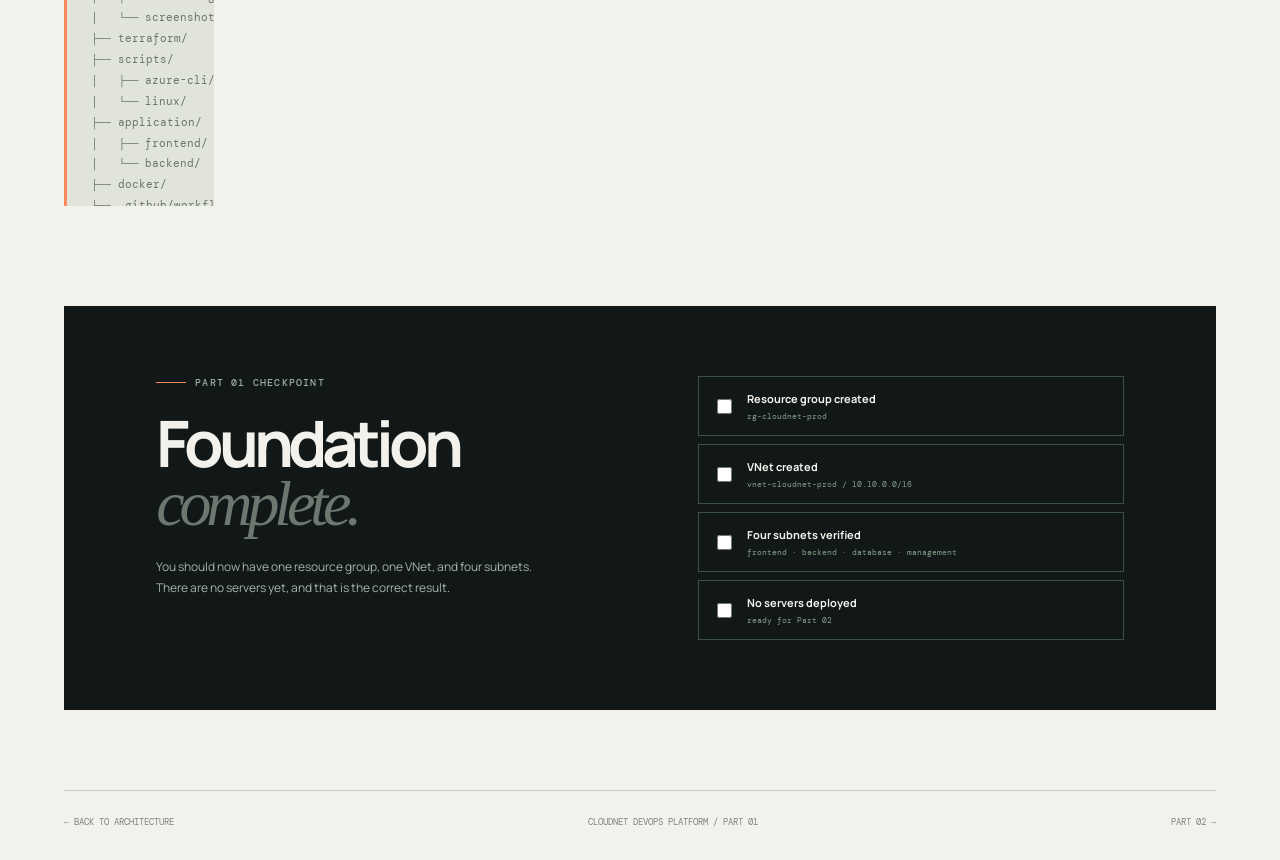
==== commit 5b31bb5a: "Consolidate project stylesheets" ====
--- a/docs/part-01-foundation.html
+++ b/docs/part-01-foundation.html
@@ -8,7 +8,7 @@
   <link rel="preconnect" href="https://fonts.googleapis.com">
   <link rel="preconnect" href="https://fonts.gstatic.com" crossorigin>
   <link href="https://fonts.googleapis.com/css2?family=DM+Mono:wght@400;500&family=Manrope:wght@400;500;600;700;800&display=swap" rel="stylesheet">
-  <link rel="stylesheet" href="part-01.css">
+  <link rel="stylesheet" href="../styles.css">
 </head>
 <body>
   <div class="page-shell">
--- a/styles.css
+++ b/styles.css
@@ -0,0 +1,20 @@
+@import url('https://fonts.googleapis.com/css2?family=DM+Mono:wght@400;500&family=Manrope:wght@400;500;600;700;800&display=swap');
+@import url('docs/part-01.css');
+@import url('docs/part-02.css');
+
+:root { --ink:#121817; --paper:#f2f1eb; --muted:#777d79; --line:#c7cbc3; --panel:#e7e8e1; --lime:#c8e86b; --orange:#ff895c; --cyan:#80dfe0; --blue:#91b6ff; --serif:Georgia, 'Times New Roman', serif; --mono:'DM Mono', monospace; --sans:'Manrope', sans-serif; }
+* { box-sizing:border-box; }
+html { scroll-behavior:smooth; }
+body { margin:0; background:var(--paper); color:var(--ink); font-family:var(--sans); }
+button { font:inherit; }
+.shell { max-width:1440px; margin:auto; padding:0 5vw; overflow:hidden; }
+.topbar { height:84px; display:flex; align-items:center; justify-content:space-between; border-bottom:1px solid var(--line); }
+.brand { color:var(--ink); display:flex; align-items:center; gap:11px; font-size:16px; font-weight:800; letter-spacing:-.04em; text-decoration:none; }
+.brand-dot { color:var(--orange); }.brand-mark { display:flex; align-items:end; gap:2px; height:19px; }.brand-mark span { width:4px; background:var(--ink); border-radius:2px; }.brand-mark span:nth-child(1){height:9px}.brand-mark span:nth-child(2){height:15px;background:var(--orange)}.brand-mark span:nth-child(3){height:19px}
+.topbar-meta,.map-meta,.footer { color:var(--muted); font:500 10px var(--mono); letter-spacing:.08em; text-transform:uppercase; }.topbar-meta { display:flex; align-items:center; gap:9px; }.status-dot,.live-line { background:#7eba53; border-radius:50%; width:7px; height:7px; display:inline-block; box-shadow:0 0 0 4px #dbe8cf; }.version { border:1px solid var(--line); padding:6px 8px; color:var(--ink); }
+.intro { max-width:720px; padding:94px 0 73px; position:relative; }.eyebrow,.section-kicker { color:#6b746c; font:500 10px var(--mono); letter-spacing:.12em; text-transform:uppercase; }.eyebrow { display:flex; align-items:center; gap:9px; }.eyebrow span { height:1px; width:30px; background:var(--orange); }.intro h1 { font-size:clamp(58px,9vw,126px); line-height:.91; letter-spacing:-.085em; margin:25px 0 27px; font-weight:800; }.intro h1 em { color:#69736c; font-family:var(--serif); font-weight:400; letter-spacing:-.08em; }.intro-copy { font-size:16px; line-height:1.7; max-width:390px; color:#626b65; margin:0 0 33px; }.intro-actions { display:flex; gap:9px; flex-wrap:wrap; }.control-btn { border:1px solid var(--line); background:transparent; padding:11px 14px; border-radius:2px; color:var(--ink); cursor:pointer; font-size:11px; font-weight:700; transition:.2s; }.control-btn:hover,.control-btn.active { background:var(--ink); color:var(--paper); border-color:var(--ink); }.control-btn.active .btn-icon { color:var(--lime); }.btn-icon { color:var(--orange); margin-right:6px; }
+.metrics { border-top:1px solid var(--line); border-bottom:1px solid var(--line); display:grid; grid-template-columns:repeat(4,1fr); }.metric { padding:22px 22px 21px 0; border-right:1px solid var(--line); margin:20px 22px 20px 0; display:flex; align-items:baseline; gap:12px; }.metric:last-child { border:0; }.metric-value { font-size:25px; font-weight:800; letter-spacing:-.06em; }.metric-label { color:var(--muted); font:10px var(--mono); text-transform:uppercase; letter-spacing:.06em; }.accent-metric .metric-value { color:#5e913d; }
+.architecture { padding:96px 0 0; }.section-heading { display:flex; justify-content:space-between; align-items:end; margin-bottom:29px; }.section-heading h2 { font-size:29px; letter-spacing:-.06em; margin:8px 0 0; }.map-meta { display:flex; align-items:center; gap:9px; }.map-id { margin-left:18px; color:#a2a69d; }.diagram-wrap { min-height:790px; background:#dfe1d9; position:relative; overflow:hidden; border:1px solid #d0d3ca; }.diagram-grid { position:absolute; inset:0; opacity:.36; background-image:linear-gradient(#c8cdc2 1px,transparent 1px),linear-gradient(90deg,#c8cdc2 1px,transparent 1px); background-size:42px 42px; mask-image:linear-gradient(to bottom,#000,transparent 90%); }.diagram { width:min(100%,1060px); margin:auto; padding:57px 34px 65px; position:relative; }.node { cursor:pointer; transition:transform .2s, box-shadow .2s, background .2s; }.node:hover,.node.selected { transform:translateY(-3px); box-shadow:0 9px 20px #50605622; }.internet { width:150px; margin:auto; display:flex; align-items:center; gap:12px; }.node-symbol { font-size:25px; line-height:1; color:var(--orange); }.node b { display:block; font-size:12px; letter-spacing:-.03em; }.node small { display:block; color:#6f7971; font:9px var(--mono); margin-top:4px; }.flow { background:#89988d; position:absolute; z-index:0; }.flow-vertical { width:1px; height:32px; left:50%; }.flow-a { top:106px; }.flow-b { top:203px; }.component { position:relative; z-index:1; background:var(--paper); border:1px solid #b9c0b7; }.gateway { width:280px; margin:33px auto 33px; padding:15px 16px; display:flex; gap:12px; align-items:center; }.gateway .node-symbol { color:var(--cyan); }.node-tag { margin-left:auto; color:#638987; font:8px var(--mono); letter-spacing:.1em; }.security-tag { color:#c46945; }.zone { border:1px solid #afb9ae; position:relative; background:#d8ddd4aa; }.hub-zone { max-width:610px; margin:auto; padding:18px 20px 20px; border-color:#8faaa1; background:#cedad2aa; }.zone-head { display:flex; align-items:center; gap:10px; }.zone-chip { font:500 10px var(--mono); letter-spacing:.1em; border:1px solid #799f91; color:#54796d; padding:5px 8px; }.zone-cidr { font:10px var(--mono); color:#6f7d73; }.zone-rule { flex:1; height:1px; background:#afbbb0; }.hub-content { display:flex; gap:20px; align-items:center; margin-top:17px; }.firewall { flex:1; padding:15px; display:flex; gap:11px; align-items:center; }.firewall-symbol { color:var(--orange); }.hub-services { flex:1; display:grid; grid-template-columns:1fr 1fr; gap:6px; color:#5d6b62; font:9px var(--mono); }.service-label { grid-column:1/-1; color:#839084; text-transform:uppercase; font-size:8px; letter-spacing:.1em; margin-bottom:2px; }.flow-split { top:422px; left:27%; width:46%; height:1px; }.flow-split i { position:absolute; top:0; width:1px; height:35px; background:#89988d; }.flow-split i:first-child { left:0; }.flow-split i:last-child { right:0; }.spokes { display:grid; grid-template-columns:1fr 1fr; gap:42px; margin-top:58px; }.spoke-zone { padding:18px 18px 20px; min-height:280px; }.prod-zone { border-color:#c6a487; background:#e8dbce88; }.dev-zone { border-color:#9eb6ba; background:#d4e0df88; }.prod-chip { border-color:#d59b70; color:#b96e44; }.dev-chip { border-color:#77a9ac; color:#478387; }.spoke-subtitle { color:#8a9189; font:9px var(--mono); margin:13px 0 14px; text-transform:uppercase; }.subnets { display:grid; grid-template-columns:1fr 1fr; gap:9px; }.subnet { border:1px solid #c2c8bf; padding:10px; background:#e9ebe4cc; }.subnet-head { border-bottom:1px solid #ccd1c9; padding-bottom:8px; margin-bottom:10px; }.subnet-head span { display:block; font:500 9px var(--mono); letter-spacing:.05em; }.subnet-head small { color:#8a948a; font:8px var(--mono); }.workload { display:flex; align-items:center; gap:8px; padding:9px 0 2px; }.workload-icon { color:var(--orange); font-size:18px; }.dev-zone .workload-icon { color:#5fa6a9; }.workload b { font-size:10px; }.workload small { font-size:8px; }.prod-data { width:220px; padding:11px 13px; background:#f0e6dc; border:1px solid #d5b28f; display:flex; gap:9px; align-items:center; margin:22px auto 0; }.database-symbol { color:#cb7a4d; font-size:22px; }.data-line { position:absolute; left:50%; margin-top:-57px; height:35px; border-left:1px solid #aa9786; }.connection-notes { position:absolute; top:453px; left:0; right:0; display:flex; justify-content:space-between; padding:0 25%; color:#849086; font:8px var(--mono); letter-spacing:.08em; }.note { background:#dfe1d9; padding:0 7px; }.note-private { color:#bd7352; }.legend { display:flex; gap:22px; align-items:center; flex-wrap:wrap; padding:18px 0 0; color:#6c766d; font:9px var(--mono); text-transform:uppercase; letter-spacing:.04em; }.legend span { display:flex; gap:7px; align-items:center; }.legend-dot { width:7px; height:7px; display:inline-block; border-radius:50%; }.ingress { background:var(--orange); }.inspect { background:var(--lime); }.private { background:#72b5b5; }.data { background:#d08a5d; }.legend-hint { margin-left:auto; color:#a1a69e; }
+.detail-panel { margin:79px 0 58px; border-top:1px solid var(--ink); border-bottom:1px solid var(--line); display:grid; grid-template-columns:70px 1fr 310px; align-items:center; gap:25px; padding:25px 0; }.detail-icon { width:50px; height:50px; border-radius:50%; display:grid; place-items:center; background:var(--ink); color:var(--lime); font-size:26px; }.detail-copy h3 { margin:6px 0 4px; font-size:20px; letter-spacing:-.05em; }.detail-copy p { margin:0; color:#68716a; max-width:620px; font-size:12px; line-height:1.65; }.detail-specs { display:grid; grid-template-columns:repeat(3,1fr); border-left:1px solid var(--line); padding-left:24px; gap:17px; }.detail-specs span { color:#929a92; font:8px var(--mono); }.detail-specs b { display:block; color:var(--ink); font:10px var(--mono); margin-top:7px; }.footer { display:flex; justify-content:space-between; padding:24px 0 34px; border-top:1px solid var(--line); }
+.mode-security .node:not([data-node="firewall"]):not([data-node="gateway"]),.mode-security .spokes { opacity:.28; }.mode-traffic .node:not([data-node="internet"]):not([data-node="gateway"]):not([data-node="web"]):not([data-node="api"]),.mode-traffic .hub-services { opacity:.28; }.mode-security .firewall,.mode-traffic .gateway { outline:2px solid var(--lime); outline-offset:3px; }
+@media (max-width:800px){.shell{padding:0 20px}.topbar-meta{font-size:8px}.version{display:none}.intro{padding:65px 0 55px}.metrics{grid-template-columns:repeat(2,1fr)}.metric{margin:0;padding:18px 0;border-bottom:1px solid var(--line)}.metric:nth-child(odd){border-right:1px solid var(--line);padding-right:12px}.metric:nth-child(even){border-right:0;margin-right:0;padding-left:12px}.metric:nth-child(3),.metric:nth-child(4){border-bottom:0}.architecture{padding-top:65px}.section-heading{align-items:flex-start;gap:15px;flex-direction:column}.map-meta{font-size:8px}.diagram-wrap{min-height:830px;overflow-x:auto}.diagram{min-width:670px;padding-left:20px;padding-right:20px}.legend-hint{width:100%;margin-left:0}.detail-panel{grid-template-columns:52px 1fr;margin-top:60px;gap:15px}.detail-specs{grid-column:1/-1;border-left:0;border-top:1px solid var(--line);padding:17px 0 0}.footer{gap:12px;flex-wrap:wrap;font-size:8px}.footer span:last-child{width:100%}}
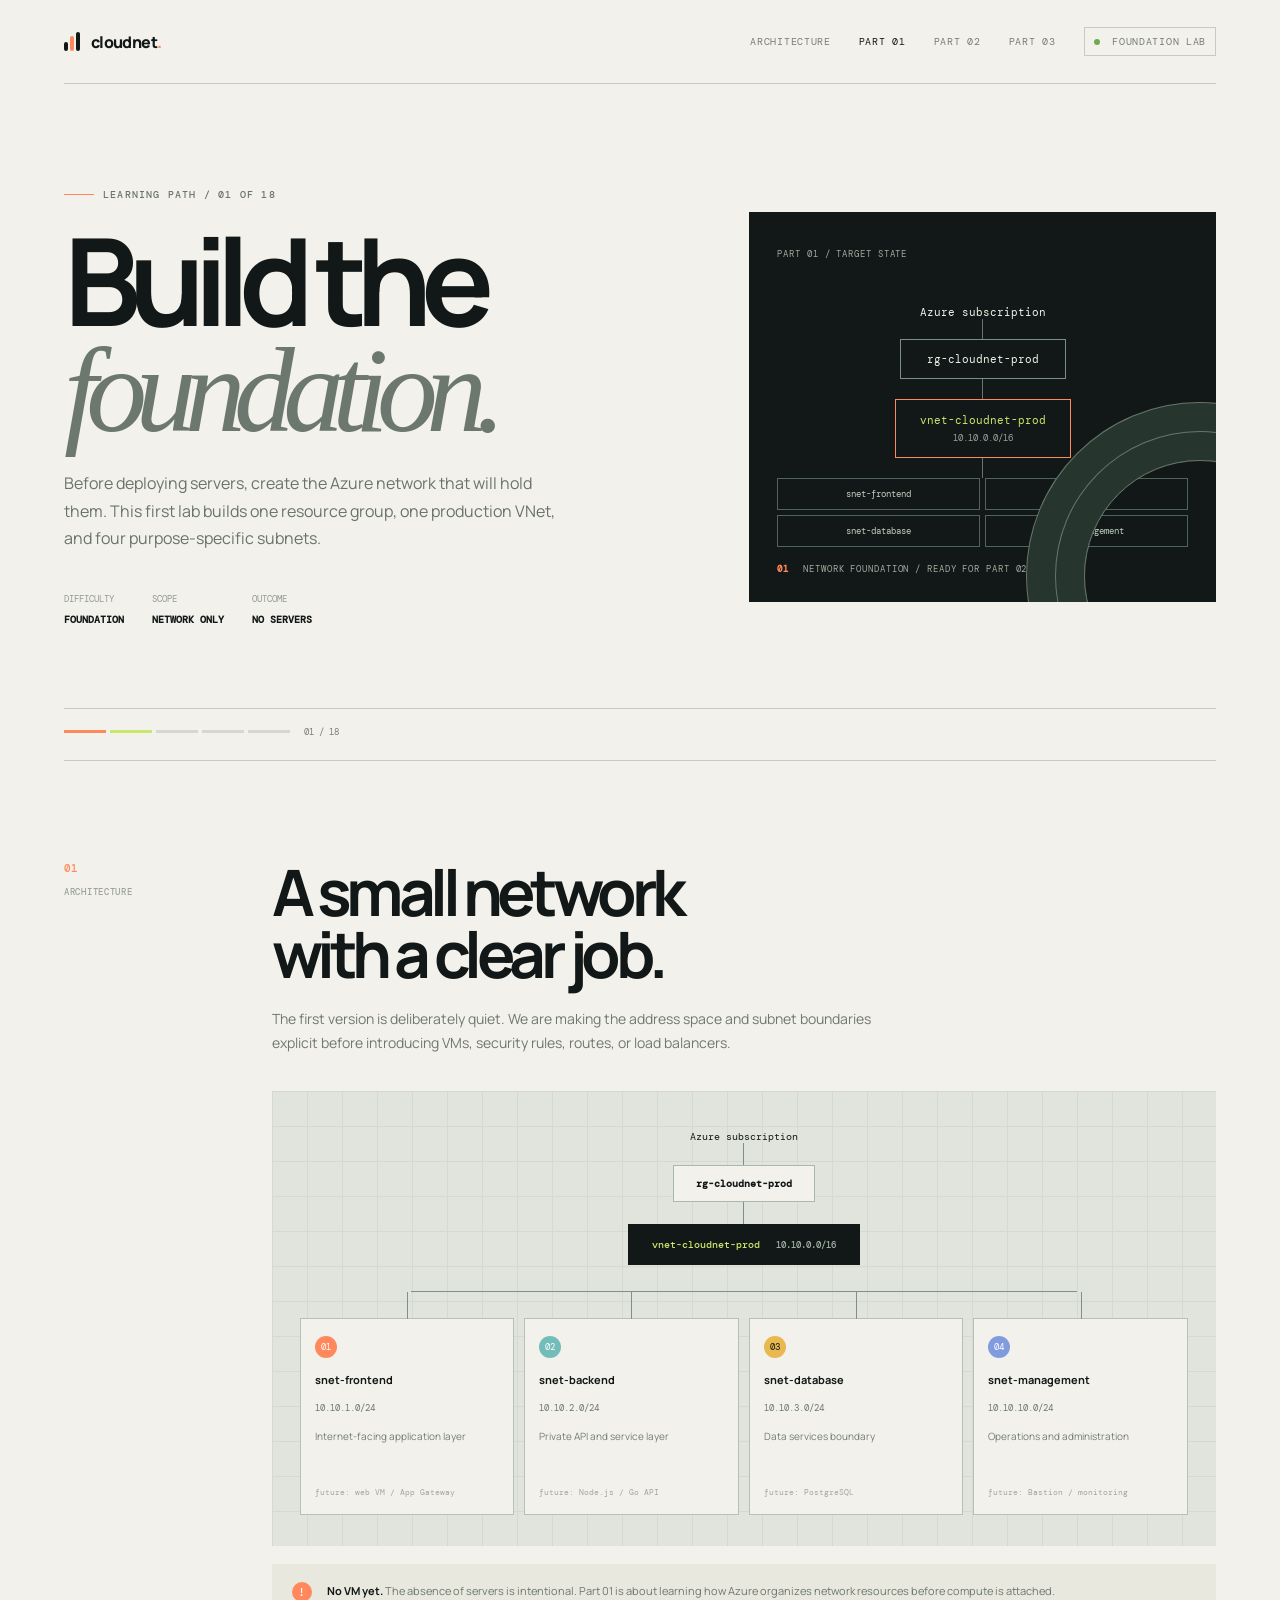
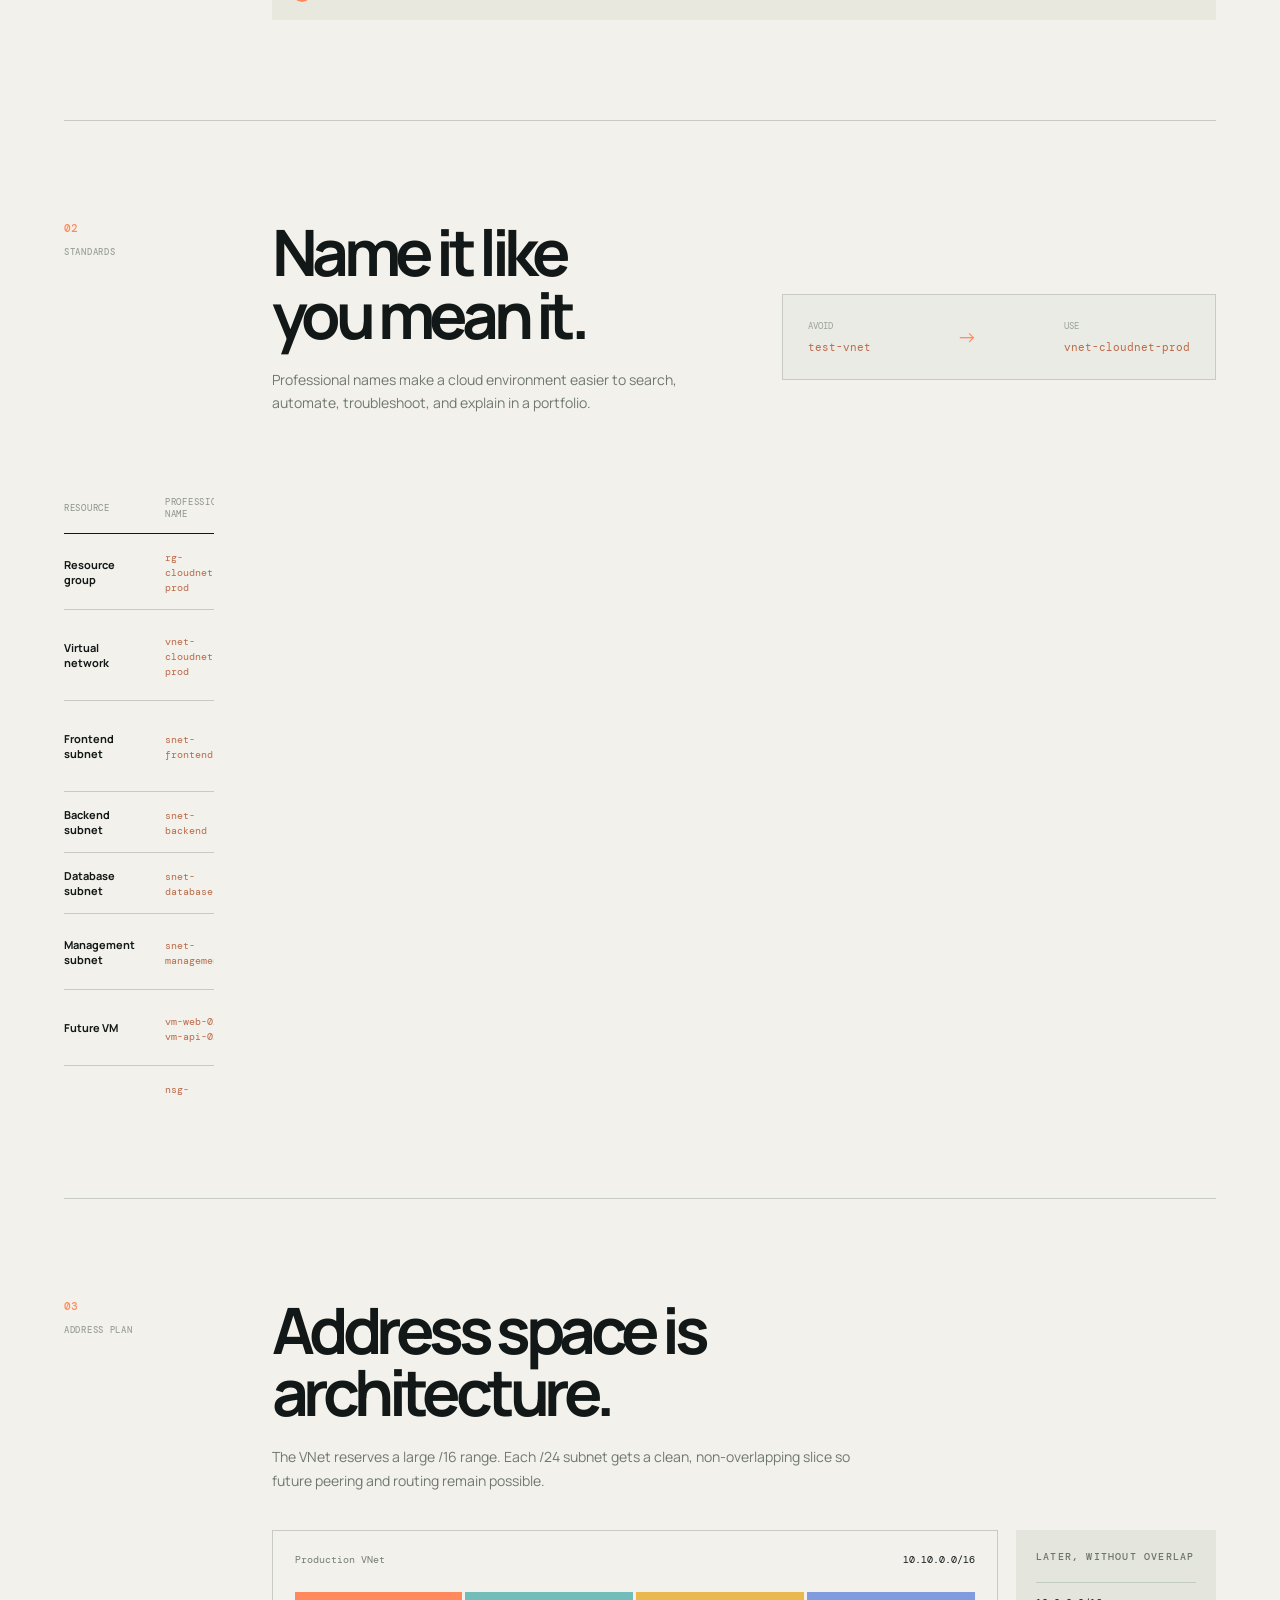
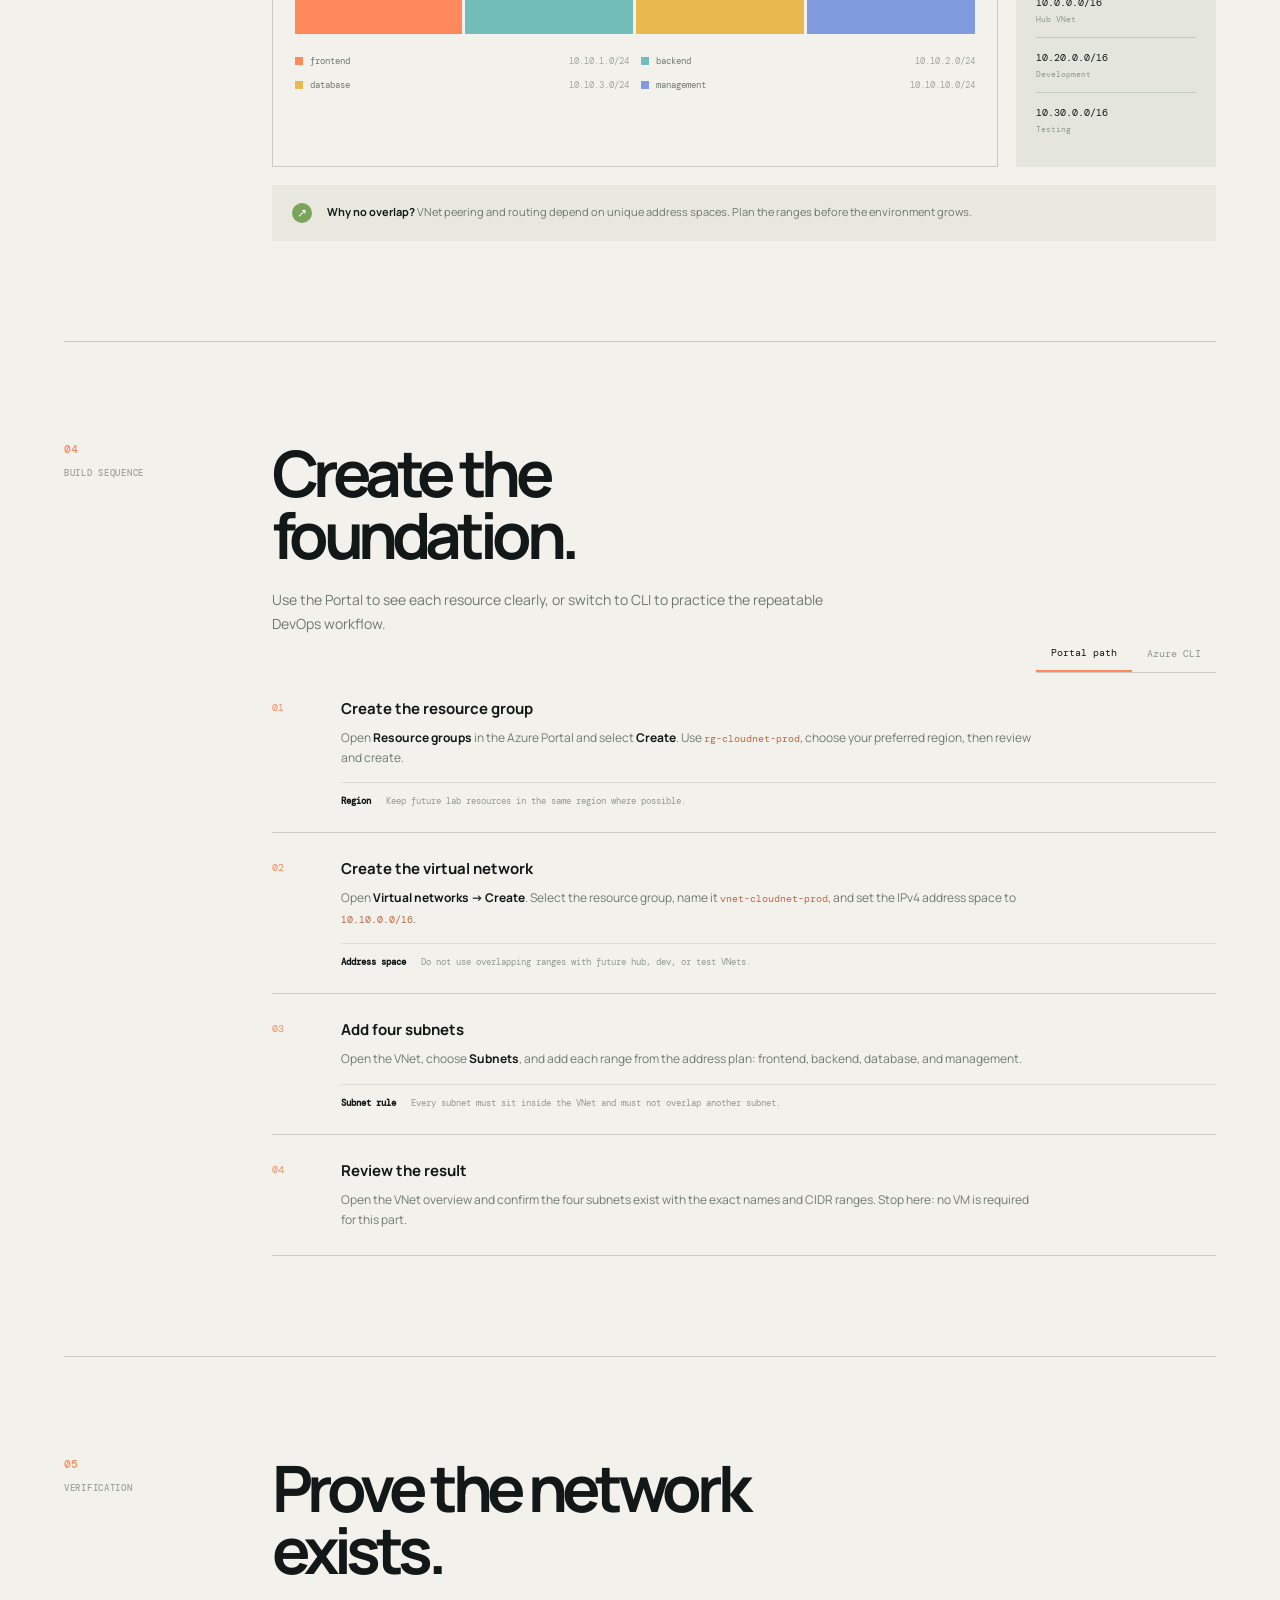
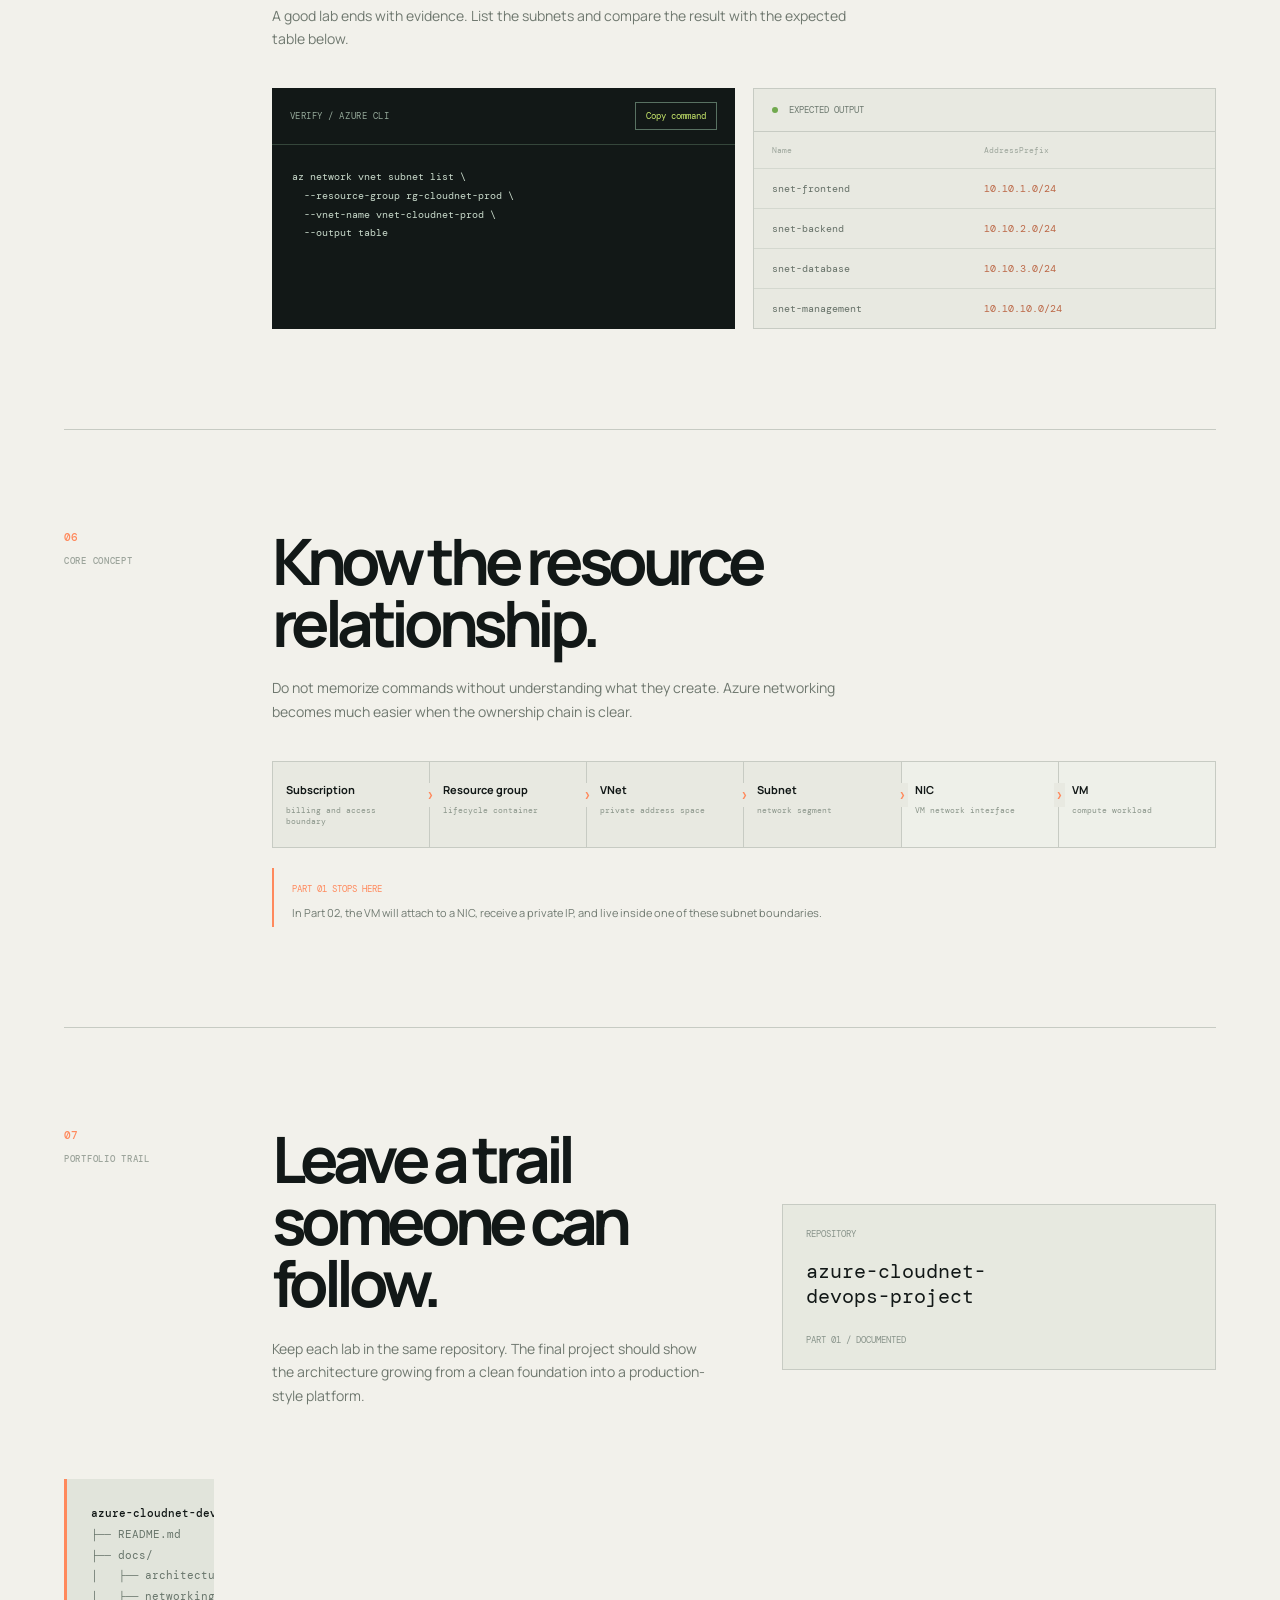
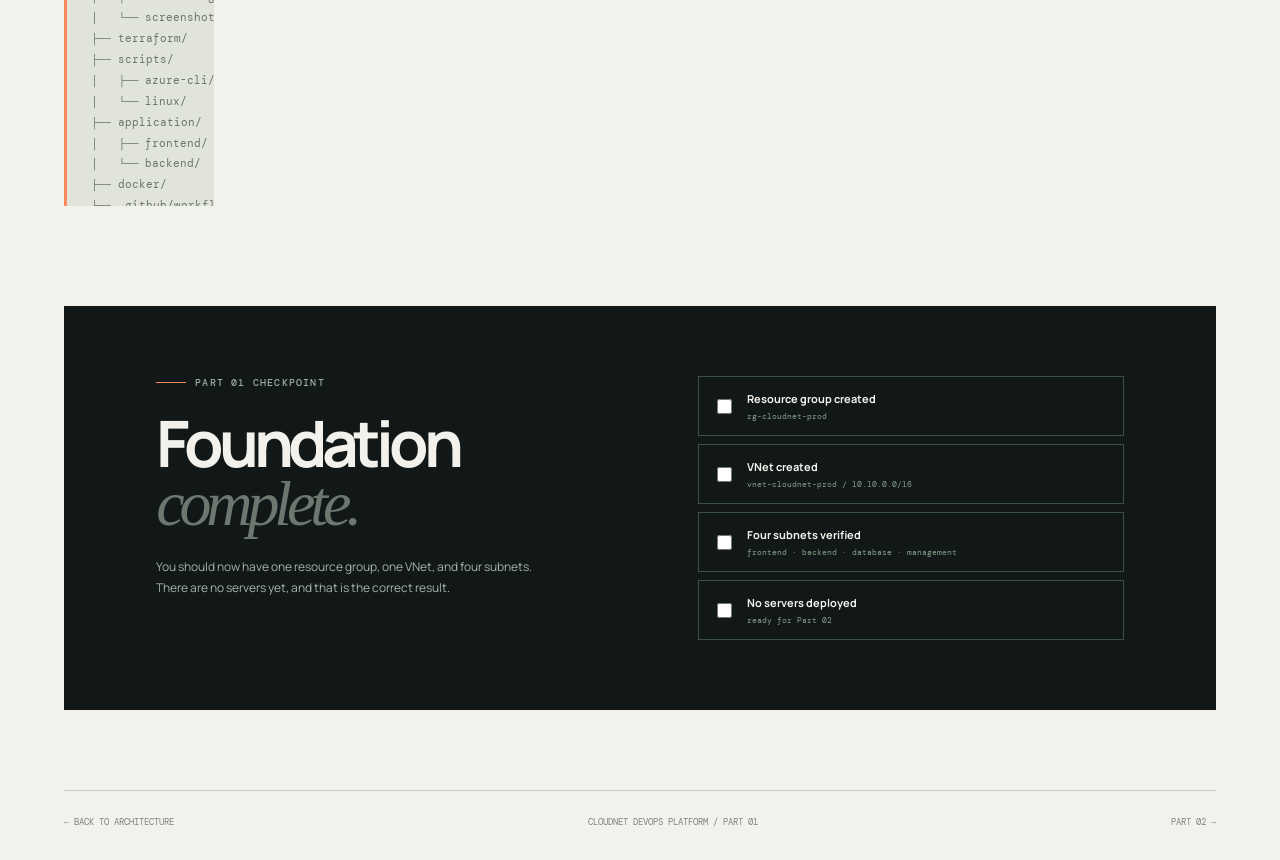
==== commit e23ad5a0: "Add Part 03 NSG security notes" ====
--- a/docs/part-01-foundation.html
+++ b/docs/part-01-foundation.html
@@ -16,7 +16,7 @@
       <a class="brand" href="../index.html" aria-label="Back to CloudNet architecture">
         <span class="brand-mark"><i></i><i></i><i></i></span><span>cloudnet<span class="orange">.</span></span>
       </a>
-      <nav class="header-nav" aria-label="Documentation navigation"><a href="../index.html">Architecture</a><a class="active" href="#top">Part 01</a><a href="part-02-vms.html">Part 02</a><span class="status"><b></b> Foundation lab</span></nav>
+      <nav class="header-nav" aria-label="Documentation navigation"><a href="../index.html">Architecture</a><a class="active" href="#top">Part 01</a><a href="part-02-vms.html">Part 02</a><a href="part-03-nsg.html">Part 03</a><span class="status"><b></b> Foundation lab</span></nav>
     </header>
 
     <main id="top">
--- a/styles.css
+++ b/styles.css
@@ -1,6 +1,7 @@
 @import url('https://fonts.googleapis.com/css2?family=DM+Mono:wght@400;500&family=Manrope:wght@400;500;600;700;800&display=swap');
 @import url('docs/part-01.css');
 @import url('docs/part-02.css');
+@import url('docs/part-03.css');
 
 :root { --ink:#121817; --paper:#f2f1eb; --muted:#777d79; --line:#c7cbc3; --panel:#e7e8e1; --lime:#c8e86b; --orange:#ff895c; --cyan:#80dfe0; --blue:#91b6ff; --serif:Georgia, 'Times New Roman', serif; --mono:'DM Mono', monospace; --sans:'Manrope', sans-serif; }
 * { box-sizing:border-box; }
